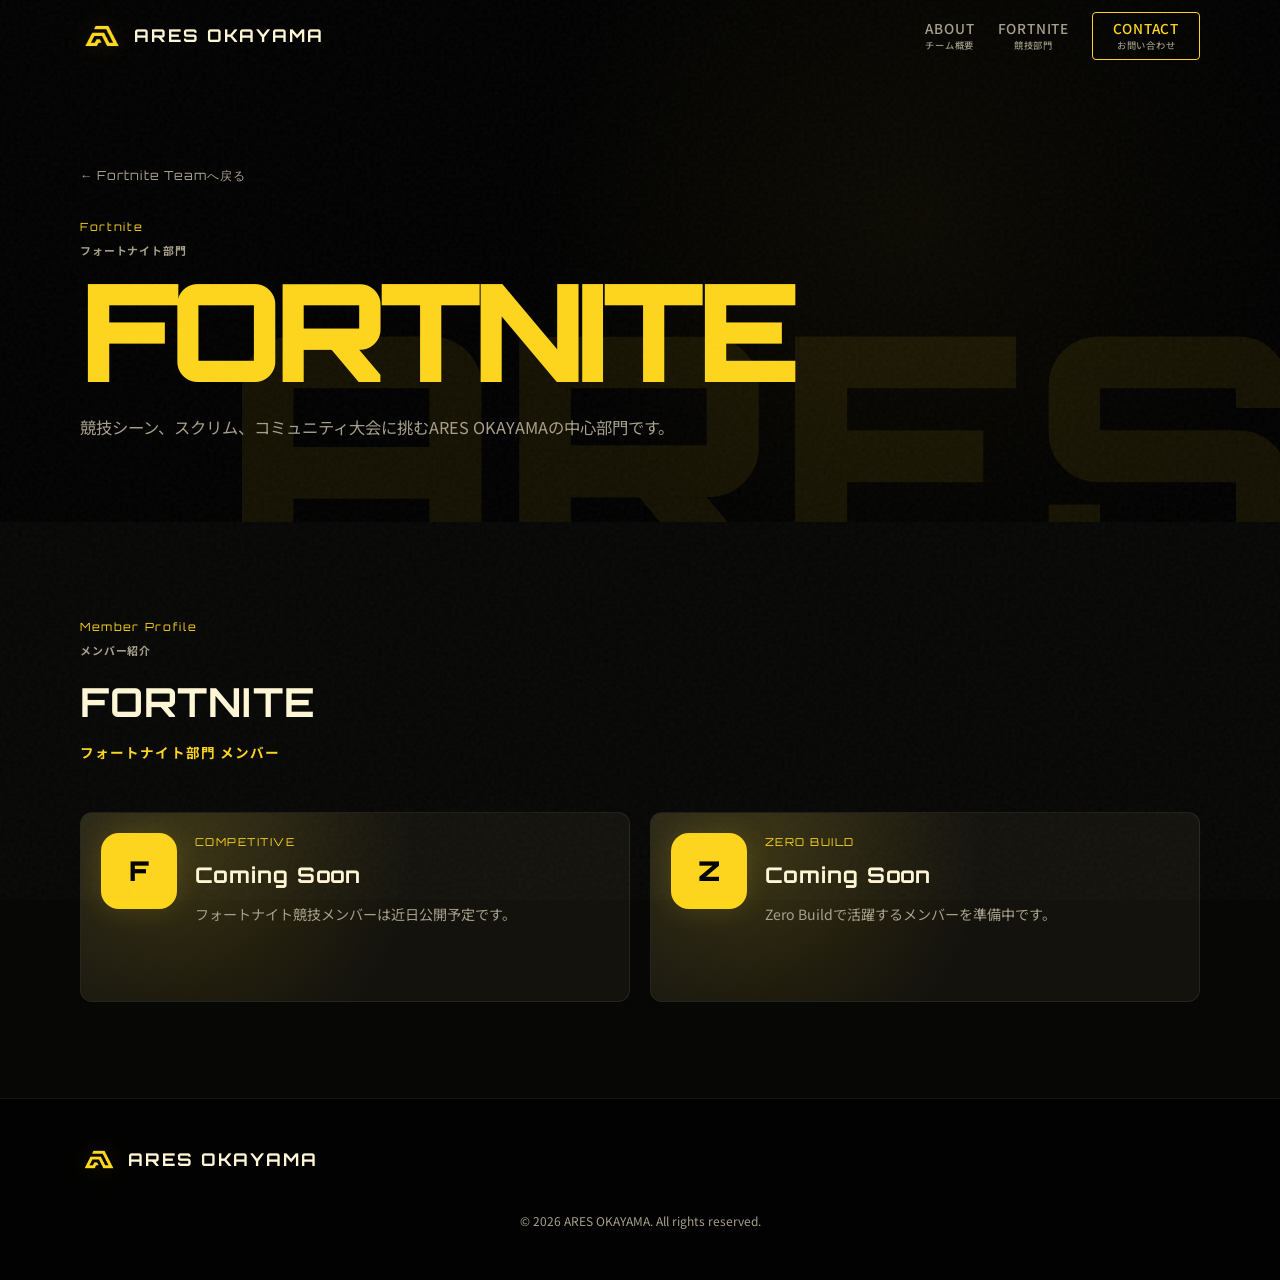
==== division.html @ 0f151e85 "Add files via upload" ====
<!DOCTYPE html>
<html lang="ja">
<head>
  <meta charset="UTF-8" />
  <meta name="viewport" content="width=device-width, initial-scale=1.0" />
  <meta name="description" content="ARES OKAYAMAの部門別メンバー紹介ページです。" />
  <title>Division Members | ARES OKAYAMA</title>
  <link rel="preconnect" href="https://fonts.googleapis.com" />
  <link rel="preconnect" href="https://fonts.gstatic.com" crossorigin />
  <link href="https://fonts.googleapis.com/css2?family=Orbitron:wght@500;700;900&family=Noto+Sans+JP:wght@400;500;700&display=swap" rel="stylesheet" />
  <link rel="stylesheet" href="styles.css" />
</head>
<body>
  <div class="site-background" aria-hidden="true">
    <video class="site-background-video" autoplay muted loop playsinline preload="metadata">
      <source src="ARES_WE_WANT_YOU_FHD-2-hq.mp4" type="video/mp4" />
    </video>
  </div>
  <div class="noise" aria-hidden="true"></div>
  <div class="cursor-tube" id="cursorTube" aria-hidden="true">
    <span></span>
    <span></span>
    <span></span>
    <span></span>
    <span></span>
    <span></span>
  </div>

  <header class="header" id="header">
    <nav class="nav container">
      <a href="index.html" class="logo">
        <img class="logo-mark" src="team-logo.png" alt="" />
        <span class="logo-text">ARES OKAYAMA</span>
      </a>
      <button class="nav-toggle" id="navToggle" aria-label="メニューを開く" aria-expanded="false">
        <span></span><span></span><span></span>
      </button>
      <ul class="nav-links" id="navLinks">
        <li><a href="index.html#about"><span>About</span><small>チーム概要</small></a></li>
        <li><a href="index.html#divisions"><span>Fortnite</span><small>競技部門</small></a></li>
        <li><a href="index.html#contact" class="nav-cta"><span>Contact</span><small>お問い合わせ</small></a></li>
      </ul>
    </nav>
  </header>

  <main>
    <section class="division-page-hero">
      <div class="container division-page-hero-inner">
        <a class="back-link" href="index.html#divisions">← Fortnite Teamへ戻る</a>
        <span class="section-label" id="divisionLabel">Division<small>部門</small></span>
        <h1 class="division-page-title" id="divisionTitle">ARES OKAYAMA</h1>
        <p class="division-page-desc" id="divisionDesc">部門別のメンバー紹介ページです。</p>
      </div>
    </section>

    <section class="section division-members">
      <div class="container">
        <div class="section-header">
          <span class="section-label">Member Profile<small>メンバー紹介</small></span>
          <h2 class="section-title" id="memberSectionTitle">Members<small>所属メンバー</small></h2>
        </div>
        <div class="member-profile-grid" id="memberProfileGrid"></div>
      </div>
    </section>
  </main>

  <footer class="footer">
    <div class="container footer-inner">
      <a href="index.html" class="logo logo--footer">
        <img class="logo-mark" src="team-logo.png" alt="" />
        <span class="logo-text">ARES OKAYAMA</span>
      </a>
      <p class="copyright">&copy; 2026 ARES OKAYAMA. All rights reserved.</p>
    </div>
  </footer>

  <script src="division.js"></script>
  <script src="script.js"></script>
</body>
</html>
---- styles.css ----
/* ARES OKAYAMA — Design tokens */
:root {
  --bg: #020202;
  --bg-elevated: #0b0b09;
  --bg-card: #13120d;
  --border: rgba(255, 255, 255, 0.08);
  --text: #fff7d6;
  --text-muted: #a8a08b;
  --accent: #fed61c;
  --accent-dim: rgba(254, 214, 28, 0.16);
  --accent-glow: rgba(254, 214, 28, 0.42);
  --gold: #650065;
  --gold-dim: rgba(101, 0, 101, 0.28);
  --font-display: "Orbitron", sans-serif;
  --font-body: "Noto Sans JP", sans-serif;
  --container: min(1120px, 92vw);
  --header-h: 72px;
  --radius: 12px;
  --transition: 0.25s cubic-bezier(0.4, 0, 0.2, 1);
}

*, *::before, *::after {
  box-sizing: border-box;
  margin: 0;
  padding: 0;
}

html {
  scroll-behavior: smooth;
}

body {
  position: relative;
  font-family: var(--font-body);
  background: var(--bg);
  color: var(--text);
  line-height: 1.7;
  overflow-x: hidden;
}

.site-background {
  position: fixed;
  inset: 0;
  z-index: 0;
  overflow: hidden;
  pointer-events: none;
}

.site-background::after {
  content: "";
  position: absolute;
  inset: 0;
  background:
    linear-gradient(90deg, rgba(2, 2, 2, 0.88), rgba(2, 2, 2, 0.58) 45%, rgba(2, 2, 2, 0.78)),
    radial-gradient(circle at 72% 24%, rgba(254, 214, 28, 0.12), transparent 24rem);
}

.site-background-video {
  width: 100%;
  height: 100%;
  display: block;
  object-fit: cover;
  opacity: 0.72;
}

main,
.footer {
  position: relative;
  z-index: 1;
}

a {
  color: inherit;
  text-decoration: none;
}

ul {
  list-style: none;
}

img {
  max-width: 100%;
  display: block;
}

.cursor-tube {
  position: fixed;
  inset: 0;
  z-index: 10000;
  pointer-events: none;
  mix-blend-mode: screen;
}

.cursor-tube span {
  position: absolute;
  left: 0;
  top: 0;
  width: var(--size, 22px);
  height: var(--size, 22px);
  border: 1px solid rgba(254, 214, 28, var(--alpha, 0.8));
  border-radius: 999px;
  background:
    radial-gradient(circle, rgba(254, 214, 28, 0.28), transparent 58%),
    radial-gradient(circle at 70% 30%, rgba(101, 0, 101, 0.45), transparent 55%);
  box-shadow:
    0 0 16px rgba(254, 214, 28, 0.32),
    inset 0 0 10px rgba(101, 0, 101, 0.28);
  opacity: 0;
  transform: translate3d(-100px, -100px, 0) translate(-50%, -50%) scale(0.7);
  transition: opacity 0.2s ease;
}

body.cursor-active .cursor-tube span {
  opacity: var(--alpha, 0.8);
}

.cursor-tube span:nth-child(1) { --size: 12px; --alpha: 1; }
.cursor-tube span:nth-child(2) { --size: 18px; --alpha: 0.72; }
.cursor-tube span:nth-child(3) { --size: 26px; --alpha: 0.52; }
.cursor-tube span:nth-child(4) { --size: 36px; --alpha: 0.34; }
.cursor-tube span:nth-child(5) { --size: 48px; --alpha: 0.22; }
.cursor-tube span:nth-child(6) { --size: 64px; --alpha: 0.14; }

.container {
  
  width: var(--container);
  margin-inline: auto;
}

/* Noise overlay */
.noise {
  position: fixed;
  inset: 0;
  pointer-events: none;
  z-index: 9999;
  opacity: 0.04;
  background-image: url("data:image/svg+xml,%3Csvg viewBox='0 0 256 256' xmlns='http://www.w3.org/2000/svg'%3E%3Cfilter id='n'%3E%3CfeTurbulence type='fractalNoise' baseFrequency='0.9' numOctaves='4' stitchTiles='stitch'/%3E%3C/filter%3E%3Crect width='100%25' height='100%25' filter='url(%23n)'/%3E%3C/svg%3E");
}

/* Opening animation */
.loader {
  position: fixed;
  inset: 0;
  z-index: 10001;
  display: grid;
  place-items: center;
  place-content: center;
  gap: 1.25rem;
  background: var(--bg);
  transition: opacity 0.7s ease, visibility 0.7s ease;
}

body.loaded .loader {
  opacity: 0;
  visibility: hidden;
  pointer-events: none;
}

.sr-only {
  position: absolute;
  width: 1px;
  height: 1px;
  padding: 0;
  overflow: hidden;
  clip: rect(0, 0, 0, 0);
  white-space: nowrap;
  border: 0;
}

.opening-poster {
  position: absolute;
  inset: 0;
  overflow: hidden;
  background:
    linear-gradient(90deg, rgba(0, 0, 0, 0.14) 0 1px, transparent 1px 100%),
    linear-gradient(0deg, rgba(0, 0, 0, 0.1) 0 1px, transparent 1px 100%),
    radial-gradient(circle at 34% 44%, rgba(255, 255, 255, 0.28), transparent 18rem),
    radial-gradient(circle at 76% 72%, rgba(101, 0, 101, 0.24), transparent 24rem),
    linear-gradient(135deg, #ffe84b 0%, #fed61c 46%, #d59c00 100%);
  background-size: 36px 36px, 36px 36px, auto, auto, auto;
  animation: openingPoster 3.4s cubic-bezier(0.16, 1, 0.3, 1) forwards;
}

.opening-poster::before {
  content: "";
  position: absolute;
  inset: 0;
  opacity: 0.09;
  background-image:
    radial-gradient(circle, #fff7d6 1px, transparent 1.5px);
  background-size: 44px 44px;
  mix-blend-mode: multiply;
}

.opening-poster::after {
  content: "";
  position: absolute;
  left: 0;
  right: 0;
  bottom: 0;
  height: clamp(14px, 2vw, 28px);
  background: #050505;
  opacity: 1;
}

.opening-block {
  position: absolute;
  z-index: 1;
  background: #030303;
  box-shadow: 0 18px 45px rgba(0, 0, 0, 0.24);
}

.opening-block--left {
  left: 2vw;
  bottom: 7vh;
  width: min(22vw, 15rem);
  height: min(48vh, 19rem);
  transform: translateX(-130%) scaleY(0.72);
  transform-origin: bottom left;
  animation: openingBlockLeft 1s 0.12s cubic-bezier(0.16, 1, 0.3, 1) forwards;
}

.opening-block--right {
  top: 0;
  right: 0;
  width: min(30vw, 22rem);
  height: min(18vh, 7rem);
  background:
    radial-gradient(circle, rgba(255, 255, 255, 0.22) 1px, transparent 1.6px),
    #090909;
  background-size: 28px 28px;
  transform: translateY(-130%);
  animation: openingBlockRight 1s 0.22s cubic-bezier(0.16, 1, 0.3, 1) forwards;
}

.opening-rule {
  position: absolute;
  z-index: 2;
  top: 1rem;
  left: 18vw;
  width: 42vw;
  height: 1px;
  background: rgba(255, 247, 214, 0.78);
  transform: scaleX(0);
  transform-origin: left;
  animation: openingRule 1.1s 0.5s cubic-bezier(0.16, 1, 0.3, 1) forwards;
}

.opening-material {
  position: absolute;
  z-index: 1;
  background: url("team-logo.png") center / contain no-repeat;
  opacity: 0;
  filter: grayscale(1) brightness(0) drop-shadow(0 18px 30px rgba(0, 0, 0, 0.18));
  mix-blend-mode: multiply;
  pointer-events: none;
  animation: openingMaterialIn 1.2s 0.7s cubic-bezier(0.16, 1, 0.3, 1) forwards;
}

.opening-material--1 {
  --rotate: -8deg;
  right: 7vw;
  bottom: 13vh;
  width: min(26vw, 20rem);
  aspect-ratio: 16 / 10;
  transform: translateY(32px) rotate(-8deg) scale(0.9);
}

.opening-material--2 {
  --rotate: 9deg;
  left: 18vw;
  top: 8vh;
  width: min(18vw, 13rem);
  aspect-ratio: 16 / 10;
  transform: translateY(-24px) rotate(9deg) scale(0.88);
  opacity: 0;
}

.opening-word {
  position: absolute;
  z-index: 2;
  font-family: var(--font-display);
  font-size: clamp(4.5rem, 14vw, 13rem);
  font-weight: 900;
  line-height: 0.78;
  letter-spacing: -0.08em;
  color: rgba(5, 5, 5, 0.92);
  text-transform: uppercase;
  white-space: nowrap;
}

.opening-word--ares {
  left: 4vw;
  top: 24%;
  transform: translateX(-40vw) rotate(-5deg) scale(0.9);
  opacity: 0;
  animation: openingAresIn 1.15s 0.34s cubic-bezier(0.16, 1, 0.3, 1) forwards;
}

.opening-word--okayama {
  right: 3vw;
  bottom: 12%;
  transform: translateX(42vw) rotate(4deg) scale(0.94);
  opacity: 0;
  animation: openingOkayamaIn 1.2s 0.5s cubic-bezier(0.16, 1, 0.3, 1) forwards;
}

.opening-vertical {
  position: absolute;
  z-index: 3;
  top: 50%;
  left: 50%;
  width: min(92vw, 980px);
  font-family: var(--font-display);
  font-size: clamp(1.8rem, 5.2vw, 5.2rem);
  font-weight: 900;
  line-height: 0.9;
  letter-spacing: -0.03em;
  color: #fff9db;
  text-align: center;
  text-transform: uppercase;
  writing-mode: horizontal-tb;
  white-space: normal;
  transform: translate(-50%, -50%);
  opacity: 0;
  text-shadow: 0 8px 20px rgba(0, 0, 0, 0.16);
  animation: openingCenterIn 1.25s 0.82s cubic-bezier(0.16, 1, 0.3, 1) forwards;
}

.opening-vertical span {
  display: block;
}

.opening-fragment {
  position: absolute;
  z-index: 1;
  font-family: var(--font-display);
  font-size: clamp(0.9rem, 2.6vw, 2.4rem);
  font-weight: 900;
  line-height: 1;
  color: rgba(242, 237, 221, 0.9);
  -webkit-text-stroke: 0;
  text-transform: uppercase;
  opacity: 0;
  animation: openingFragment 1.4s cubic-bezier(0.16, 1, 0.3, 1) forwards;
}

.opening-fragment--1 {
  left: 24%;
  top: 34%;
  animation-delay: 1.02s;
}

.opening-fragment--2 {
  left: 40%;
  bottom: 19%;
  color: rgba(242, 237, 221, 0.9);
  animation-delay: 1.14s;
}

.opening-fragment--3 {
  left: 47%;
  top: 42%;
  font-size: clamp(1.8rem, 4.8vw, 4.2rem);
  color: #f2eddd;
  -webkit-text-stroke: 0;
  animation-delay: 0.68s;
}

.opening-fragment--4 {
  right: 30%;
  top: 8%;
  font-size: clamp(0.58rem, 1vw, 0.8rem);
  letter-spacing: 0.48em;
  color: #101010;
  animation-delay: 0.9s;
}

.opening-fragment--5 {
  right: 9%;
  bottom: 13%;
  color: transparent;
  -webkit-text-stroke: 1px rgba(255, 247, 214, 0.72);
  transform: rotate(-90deg);
  font-size: clamp(1.4rem, 3vw, 2.2rem);
  letter-spacing: 0.12em;
  writing-mode: vertical-rl;
  text-orientation: mixed;
  animation-delay: 1.22s;
}

@keyframes openingBlockLeft {
  to { transform: translateX(0) scaleY(1); }
}

@keyframes openingBlockRight {
  to { transform: translateY(0); }
}

@keyframes openingRule {
  to { transform: scaleX(1); }
}

@keyframes openingMaterialIn {
  to {
    opacity: 0.18;
    transform: translateY(0) rotate(var(--rotate, 0deg)) scale(1);
  }
}

@keyframes openingPoster {
  0% { transform: scale(1.03); filter: saturate(1.12) contrast(1.04); }
  68% { transform: scale(1); filter: saturate(1.08) contrast(1.02); }
  100% { transform: scale(1.04); filter: saturate(0.96) contrast(1); }
}

@keyframes openingAresIn {
  to {
    opacity: 1;
    transform: translateX(0) rotate(0deg) scale(1);
  }
}

@keyframes openingOkayamaIn {
  to {
    opacity: 1;
    transform: translateX(0) rotate(0deg) scale(1);
  }
}

@keyframes openingCenterIn {
  from {
    opacity: 0;
    transform: translate(-50%, -38%) scale(0.96);
  }
  to {
    opacity: 1;
    transform: translate(-50%, -50%) scale(1);
  }
}

@keyframes openingFragment {
  from {
    opacity: 0;
    translate: 0 24px;
  }
  to {
    opacity: 1;
    translate: 0 0;
  }
}

/* Header */
.header {
  position: fixed;
  top: 0;
  left: 0;
  right: 0;
  z-index: 100;
  height: var(--header-h);
  transition: background var(--transition), backdrop-filter var(--transition);
}

.header.scrolled {
  background: rgba(2, 2, 2, 0.86);
  backdrop-filter: blur(12px);
  border-bottom: 1px solid var(--border);
}

.nav {
  display: flex;
  align-items: center;
  justify-content: space-between;
  height: 100%;
}

.logo {
  display: flex;
  align-items: center;
  gap: 10px;
  font-family: var(--font-display);
  font-weight: 700;
  letter-spacing: 0.12em;
}

.logo-mark {
  width: 44px;
  height: 28px;
  object-fit: contain;
  filter: drop-shadow(0 0 12px var(--accent-dim));
}

.logo-text {
  font-size: 1.1rem;
  line-height: 1.1;
}

.nav-links {
  display: flex;
  align-items: center;
  gap: 1.45rem;
}

.nav-links a {
  position: relative;
  display: flex;
  flex-direction: column;
  align-items: center;
  line-height: 1.15;
  font-size: 0.85rem;
  font-weight: 500;
  letter-spacing: 0.06em;
  text-transform: uppercase;
  color: var(--text-muted);
  transition: color var(--transition);
}

.nav-links a small {
  margin-top: 0.2rem;
  font-family: var(--font-body);
  font-size: 0.58rem;
  font-weight: 500;
  letter-spacing: 0.08em;
  text-transform: none;
  color: rgba(255, 247, 214, 0.58);
}

.nav-links a:hover {
  color: var(--accent);
}

.nav-links a::after {
  content: "";
  position: absolute;
  left: 0;
  right: 0;
  bottom: -0.45rem;
  height: 2px;
  background: var(--accent);
  transform: scaleX(0);
  transform-origin: right;
  transition: transform var(--transition);
}

.nav-links a:hover::after {
  transform: scaleX(1);
  transform-origin: left;
}

.nav-cta {
  padding: 0.5rem 1.25rem;
  border: 1px solid var(--accent);
  color: var(--accent) !important;
  border-radius: 4px;
}

.nav-cta:hover {
  background: var(--accent-dim);
}

.nav-toggle {
  display: none;
  flex-direction: column;
  gap: 5px;
  background: none;
  border: none;
  cursor: pointer;
  padding: 4px;
}

.nav-toggle span {
  display: block;
  width: 24px;
  height: 2px;
  background: var(--text);
  transition: var(--transition);
}

/* Hero */
.hero {
  position: relative;
  min-height: 100svh;
  display: flex;
  align-items: center;
  padding-top: var(--header-h);
  overflow: hidden;
}

.hero::after {
  content: "";
  position: absolute;
  right: -10vw;
  bottom: -8vw;
  width: min(720px, 68vw);
  aspect-ratio: 16 / 9;
  background: url("team-logo.png") center / contain no-repeat;
  opacity: 0.08;
  transform: rotate(-6deg);
  filter: blur(0.2px);
  animation: floatLogo 8s ease-in-out infinite;
  pointer-events: none;
}

.hero-bg {
  position: absolute;
  inset: 0;
  z-index: 0;
}

.hero-grid {
  position: absolute;
  inset: 0;
  background-image:
    linear-gradient(rgba(254, 214, 28, 0.04) 1px, transparent 1px),
    linear-gradient(90deg, rgba(101, 0, 101, 0.06) 1px, transparent 1px);
  background-size: 60px 60px;
  mask-image: radial-gradient(ellipse 80% 60% at 50% 40%, black, transparent);
}

.hero-glow {
  position: absolute;
  border-radius: 50%;
  filter: blur(100px);
  opacity: 0.5;
}

.hero-glow--1 {
  width: 500px;
  height: 500px;
  top: -10%;
  right: -5%;
  background: var(--accent-glow);
}

.hero-glow--2 {
  width: 400px;
  height: 400px;
  bottom: 10%;
  left: -10%;
  background: var(--gold-dim);
}

.hero-content {
  position: relative;
  z-index: 1;
  padding-block: 4rem;
}

.hero-logo {
  width: min(420px, 70vw);
  margin-bottom: 2rem;
  opacity: 0;
  filter: drop-shadow(0 0 42px var(--accent-dim));
  animation: heroLogoIn 1s 0.15s cubic-bezier(0.16, 1, 0.3, 1) forwards;
}

.hero-tag {
  font-family: var(--font-display);
  font-size: 0.75rem;
  letter-spacing: 0.2em;
  color: var(--accent);
  margin-bottom: 1.5rem;
  opacity: 0;
  animation: fadeUp 0.8s 0.25s forwards;
}

.hero-tag small {
  display: block;
  margin-top: 0.35rem;
  font-family: var(--font-body);
  font-size: 0.68rem;
  letter-spacing: 0.08em;
  color: var(--text-muted);
}

.hero-title {
  font-family: var(--font-display);
  font-size: clamp(3rem, 10vw, 6.5rem);
  font-weight: 900;
  line-height: 1.05;
  letter-spacing: -0.02em;
  margin-bottom: 1.5rem;
}

.hero-title-ja {
  margin-top: -0.9rem;
  margin-bottom: 1.5rem;
  color: var(--accent);
  font-size: 0.95rem;
  font-weight: 700;
  letter-spacing: 0.12em;
  opacity: 0;
  animation: fadeUp 0.8s 0.7s forwards;
}

.hero-title-line {
  display: block;
  opacity: 0;
  clip-path: inset(0 100% 0 0);
  animation: titleWipe 0.9s cubic-bezier(0.16, 1, 0.3, 1) forwards;
}

.hero-title-line:first-child {
  animation-delay: 0.35s;
}

.hero-title-line--accent {
  background: linear-gradient(90deg, var(--accent), var(--gold));
  -webkit-background-clip: text;
  -webkit-text-fill-color: transparent;
  background-clip: text;
  animation-delay: 0.5s;
}

.hero-desc {
  font-size: 1.05rem;
  color: var(--text-muted);
  max-width: 28rem;
  margin-bottom: 2.5rem;
  opacity: 0;
  animation: fadeUp 0.8s 0.65s forwards;
}

.hero-actions {
  display: flex;
  flex-wrap: wrap;
  gap: 1rem;
  margin-bottom: 4rem;
  opacity: 0;
  animation: fadeUp 0.8s 0.8s forwards;
}

.hero-stats {
  display: flex;
  gap: 3rem;
  padding-top: 2rem;
  border-top: 1px solid var(--border);
  opacity: 0;
  animation: fadeUp 0.8s 1s forwards;
}

.stat-value {
  display: block;
  font-family: var(--font-display);
  font-size: 2.5rem;
  font-weight: 700;
  color: var(--accent);
  line-height: 1;
}

.stat-label {
  display: block;
  font-size: 0.75rem;
  text-transform: uppercase;
  letter-spacing: 0.1em;
  color: var(--text-muted);
}

.stat-label small {
  display: block;
  margin-top: 0.22rem;
  font-size: 0.62rem;
  letter-spacing: 0.08em;
  text-transform: none;
  color: rgba(255, 247, 214, 0.55);
}

.scroll-hint {
  position: absolute;
  bottom: 2rem;
  left: 50%;
  transform: translateX(-50%);
  display: flex;
  flex-direction: column;
  align-items: center;
  gap: 0.5rem;
  font-size: 0.65rem;
  letter-spacing: 0.2em;
  text-transform: uppercase;
  color: var(--text-muted);
  opacity: 0;
  animation: fadeUp 1s 1.2s forwards;
}

.scroll-hint small {
  display: block;
  margin-top: 0.1rem;
  font-family: var(--font-body);
  font-size: 0.55rem;
  letter-spacing: 0.08em;
  text-transform: none;
}

.scroll-line {
  width: 1px;
  height: 40px;
  background: linear-gradient(to bottom, var(--accent), transparent);
  animation: scrollPulse 2s ease-in-out infinite;
}

@keyframes fadeUp {
  from {
    opacity: 0;
    transform: translateY(24px);
  }
  to {
    opacity: 1;
    transform: translateY(0);
  }
}

@keyframes loaderLogo {
  from {
    opacity: 0;
    transform: scale(0.84) translateY(18px);
  }
  to {
    opacity: 1;
    transform: scale(1) translateY(0);
  }
}

@keyframes heroLogoIn {
  from {
    opacity: 0;
    transform: translateY(28px) scale(0.92);
  }
  to {
    opacity: 1;
    transform: translateY(0) scale(1);
  }
}

@keyframes titleWipe {
  from {
    opacity: 0;
    clip-path: inset(0 100% 0 0);
    transform: translateY(18px);
  }
  to {
    opacity: 1;
    clip-path: inset(0 0 0 0);
    transform: translateY(0);
  }
}

@keyframes floatLogo {
  0%, 100% { transform: rotate(-6deg) translate3d(0, 0, 0); }
  50% { transform: rotate(-3deg) translate3d(-16px, -18px, 0); }
}

@keyframes scrollPulse {
  0%, 100% { opacity: 0.3; transform: scaleY(0.6); }
  50% { opacity: 1; transform: scaleY(1); }
}

/* Video showcase */
.video-showcase {
  position: relative;
  width: min(640px, 92vw);
  margin: 0 auto 5rem;
  overflow: hidden;
  aspect-ratio: 16 / 9;
  background: var(--bg-card);
  border: 1px solid rgba(254, 214, 28, 0.28);
  border-radius: var(--radius);
  box-shadow: 0 30px 100px rgba(0, 0, 0, 0.45);
}

.showcase-video {
  width: 100%;
  height: 100%;
  display: block;
  object-fit: contain;
  background: #000;
}

.video-caption {
  position: absolute;
  left: 1.25rem;
  bottom: 1.25rem;
  display: inline-flex;
  flex-direction: column;
  gap: 0.2rem;
  padding: 0.75rem 1rem;
  background: rgba(2, 2, 2, 0.72);
  border: 1px solid rgba(254, 214, 28, 0.28);
  border-radius: calc(var(--radius) - 4px);
  color: var(--accent);
  font-family: var(--font-display);
  font-size: 0.8rem;
  letter-spacing: 0.08em;
  text-transform: uppercase;
  backdrop-filter: blur(10px);
}

.video-caption small {
  font-family: var(--font-body);
  font-size: 0.68rem;
  letter-spacing: 0.05em;
  text-transform: none;
  color: var(--text);
}

/* Infinite ticker */
.ticker {
  overflow: hidden;
  border-block: 1px solid rgba(254, 214, 28, 0.28);
  background: var(--accent);
  color: var(--bg);
}

.ticker-track {
  width: max-content;
  display: flex;
  gap: 2rem;
  padding: 0.85rem 0;
  font-family: var(--font-display);
  font-size: clamp(1.25rem, 4vw, 3rem);
  font-weight: 900;
  line-height: 1;
  letter-spacing: 0.04em;
  white-space: nowrap;
  animation: tickerMove 22s linear infinite;
}

.ticker-track span {
  display: inline-flex;
  flex-direction: column;
  gap: 0.25rem;
  align-items: center;
}

.ticker-track small {
  font-family: var(--font-body);
  font-size: 0.68rem;
  font-weight: 800;
  letter-spacing: 0.12em;
}

.ticker-track span::after {
  content: "/";
  margin-left: 2rem;
}

@keyframes tickerMove {
  from { transform: translateX(0); }
  to { transform: translateX(-50%); }
}

/* Buttons */
.btn {
  display: inline-flex;
  align-items: center;
  justify-content: center;
  flex-direction: column;
  gap: 0.18rem;
  padding: 0.85rem 1.75rem;
  font-family: var(--font-display);
  font-size: 0.8rem;
  font-weight: 600;
  letter-spacing: 0.08em;
  text-transform: uppercase;
  border-radius: 4px;
  border: none;
  cursor: pointer;
  transition: var(--transition);
}

.btn small {
  font-family: var(--font-body);
  font-size: 0.62rem;
  font-weight: 700;
  letter-spacing: 0.04em;
  text-transform: none;
}

.btn-primary {
  background: var(--accent);
  color: var(--bg);
  box-shadow: 0 0 30px var(--accent-dim);
}

.btn-primary:hover {
  transform: translateY(-2px);
  box-shadow: 0 0 40px var(--accent-glow);
}

.btn-ghost {
  background: transparent;
  color: var(--text);
  border: 1px solid var(--border);
}

.btn-ghost:hover {
  border-color: var(--accent);
  color: var(--accent);
}

.btn-sm {
  padding: 0.5rem 1rem;
  font-size: 0.7rem;
}

.btn-full {
  width: 100%;
}

/* Sections */
.section {
  padding: 6rem 0;
}

.section-header {
  margin-bottom: 3rem;
}

.section-label {
  display: block;
  font-family: var(--font-display);
  font-size: 0.7rem;
  letter-spacing: 0.15em;
  color: var(--accent);
  margin-bottom: 0.5rem;
}

.section-label small,
.section-title small {
  display: block;
  font-family: var(--font-body);
  font-weight: 700;
  text-transform: none;
}

.section-label small {
  margin-top: 0.25rem;
  font-size: 0.68rem;
  letter-spacing: 0.08em;
  color: var(--text-muted);
}

.section-title {
  font-family: var(--font-display);
  font-size: clamp(1.75rem, 4vw, 2.5rem);
  font-weight: 700;
  letter-spacing: 0.02em;
}

.section-title small {
  margin-top: 0.35rem;
  font-size: 0.85rem;
  letter-spacing: 0.08em;
  color: var(--accent);
}

/* About */
.about-grid {
  display: grid;
  grid-template-columns: 1fr 1fr;
  gap: 4rem;
  align-items: center;
}

.about-text p {
  color: var(--text-muted);
  margin-bottom: 1.25rem;
}

.about-values {
  margin-top: 2rem;
  display: flex;
  flex-direction: column;
  gap: 1.25rem;
}

.about-values li {
  padding-left: 1rem;
  border-left: 2px solid var(--accent);
}

.about-values strong {
  display: block;
  font-family: var(--font-display);
  font-size: 0.85rem;
  letter-spacing: 0.08em;
  margin-bottom: 0.25rem;
}

.about-values strong small,
.about-card-tag small,
.about-card p small {
  display: block;
  margin-top: 0.2rem;
  font-family: var(--font-body);
  font-size: 0.68rem;
  font-weight: 700;
  letter-spacing: 0.05em;
  color: var(--text-muted);
}

.about-values span {
  font-size: 0.9rem;
  color: var(--text-muted);
}

.about-card {
  position: relative;
  aspect-ratio: 4/5;
  max-width: 320px;
  margin-left: auto;
  background:
    linear-gradient(180deg, rgba(2, 2, 2, 0.12), rgba(2, 2, 2, 0.86)),
    url("okayama-bikan.jpg") center / cover;
  border: 1px solid var(--border);
  border-radius: var(--radius);
  overflow: hidden;
  box-shadow: 0 24px 80px rgba(0, 0, 0, 0.38);
}

.about-card::before {
  content: "";
  position: absolute;
  inset: 0;
  background:
    linear-gradient(135deg, rgba(254, 214, 28, 0.08), transparent 42%),
    radial-gradient(circle at 82% 18%, rgba(101, 0, 101, 0.24), transparent 12rem);
  opacity: 1;
}

.about-card-inner {
  position: relative;
  z-index: 1;
  padding: 2rem;
  height: 100%;
  display: flex;
  flex-direction: column;
  justify-content: flex-end;
}

.about-card-tag {
  font-size: 0.7rem;
  text-transform: uppercase;
  letter-spacing: 0.12em;
  color: var(--accent);
  margin-bottom: auto;
}

.about-card h3 {
  font-family: var(--font-display);
  font-size: 2rem;
  margin-bottom: 0.5rem;
  text-shadow: 0 4px 24px rgba(0, 0, 0, 0.8);
}

.about-card p {
  color: var(--text-muted);
  font-size: 0.9rem;
}

/* Fortnite */
.divisions {
  background: rgba(11, 11, 9, 0.72);
  backdrop-filter: blur(8px);
}

.divisions-grid {
  display: grid;
  grid-template-columns: repeat(auto-fill, minmax(200px, 1fr));
  gap: 1.25rem;
}

.player-card {
  position: relative;
  overflow: hidden;
  background: var(--bg-card);
  border: 1px solid var(--border);
  border-radius: var(--radius);
  padding: 1.5rem;
  transition: var(--transition);
}

.division-card {
  cursor: pointer;
}

.division-card::after {
  content: "View";
  position: absolute;
  top: 1rem;
  right: 1rem;
  z-index: 2;
  font-family: var(--font-display);
  font-size: 0.58rem;
  letter-spacing: 0.14em;
  color: rgba(255, 247, 214, 0.48);
  text-transform: uppercase;
}

.division-card[aria-expanded="true"] {
  border-color: rgba(254, 214, 28, 0.58);
  box-shadow: 0 18px 56px rgba(0, 0, 0, 0.42);
}

.player-card::before,
.match-card::before,
.contact-form::before {
  content: "";
  position: absolute;
  inset: 0;
  background: radial-gradient(
    220px circle at var(--mouse-x, 50%) var(--mouse-y, 50%),
    rgba(254, 214, 28, 0.16),
    transparent 42%
  );
  opacity: 0;
  transition: opacity var(--transition);
  pointer-events: none;
}

.player-card:hover::before,
.match-card:hover::before,
.contact-form:hover::before {
  opacity: 1;
}

.player-card > *,
.match-card > *,
.contact-form > * {
  position: relative;
  z-index: 1;
}

.player-card:hover {
  border-color: var(--accent);
  transform: translateY(-4px);
  box-shadow: 0 12px 40px rgba(0, 0, 0, 0.4);
}

.player-card--coach {
  border-style: dashed;
  opacity: 0.9;
}

.player-avatar {
  width: 56px;
  height: 56px;
  display: grid;
  place-items: center;
  font-family: var(--font-display);
  font-size: 1.25rem;
  font-weight: 700;
  background: linear-gradient(135deg, var(--accent-dim), var(--gold-dim));
  border: 1px solid var(--border);
  border-radius: 8px;
  margin-bottom: 1rem;
  color: var(--accent);
}

.player-avatar--image {
  padding: 0;
  overflow: hidden;
  background: var(--bg-card);
}

.player-avatar--image img {
  width: 100%;
  height: 100%;
  display: block;
  object-fit: cover;
}

.player-info h3 {
  font-family: var(--font-display);
  font-size: 1.1rem;
  letter-spacing: 0.05em;
  margin-bottom: 0.25rem;
}

.player-info h3 small,
.player-role small {
  display: block;
  margin-top: 0.18rem;
  font-family: var(--font-body);
  letter-spacing: 0.05em;
  text-transform: none;
}

.player-info h3 small {
  font-size: 0.68rem;
  color: var(--text-muted);
}

.player-role {
  font-size: 0.8rem;
  color: var(--gold);
  font-weight: 500;
  margin-bottom: 0.35rem;
}

.player-role small {
  font-size: 0.65rem;
  color: rgba(255, 247, 214, 0.58);
}

.player-agent {
  font-size: 0.75rem;
  color: var(--text-muted);
}

.member-panel {
  max-height: 0;
  opacity: 0;
  overflow: hidden;
  margin-top: 0;
  border-top: 1px solid transparent;
  transition:
    max-height 0.45s cubic-bezier(0.16, 1, 0.3, 1),
    opacity 0.3s ease,
    margin-top 0.3s ease,
    padding-top 0.3s ease,
    border-color 0.3s ease;
}

.division-card[aria-expanded="true"] .member-panel {
  max-height: 260px;
  opacity: 1;
  margin-top: 1rem;
  padding-top: 1rem;
  border-top-color: rgba(254, 214, 28, 0.24);
}

.member-panel-title {
  margin-bottom: 0.75rem;
  font-family: var(--font-display);
  font-size: 0.72rem;
  font-weight: 700;
  letter-spacing: 0.12em;
  color: var(--accent);
  text-transform: uppercase;
}

.member-panel-title small {
  display: block;
  margin-top: 0.15rem;
  font-family: var(--font-body);
  font-size: 0.62rem;
  letter-spacing: 0.05em;
  color: var(--text-muted);
  text-transform: none;
}

.member-panel ul {
  display: flex;
  flex-direction: column;
  gap: 0.55rem;
}

.member-panel li {
  display: flex;
  align-items: center;
  justify-content: space-between;
  gap: 0.75rem;
  padding: 0.55rem 0.65rem;
  background: rgba(255, 255, 255, 0.03);
  border: 1px solid rgba(255, 255, 255, 0.06);
  border-radius: 8px;
}

.member-panel li span {
  font-size: 0.68rem;
  letter-spacing: 0.08em;
  color: var(--text-muted);
  text-transform: uppercase;
}

.member-panel li strong {
  font-size: 0.76rem;
  color: var(--text);
  text-align: right;
}

.member-panel-item--with-icon {
  gap: 0.55rem;
}

.member-panel-avatar {
  width: 28px;
  height: 28px;
  flex-shrink: 0;
  overflow: hidden;
  border: 1px solid rgba(254, 214, 28, 0.28);
  border-radius: 6px;
}

.member-panel-avatar img {
  width: 100%;
  height: 100%;
  display: block;
  object-fit: cover;
}

/* Division detail pages */
.division-page-hero {
  position: relative;
  min-height: 58svh;
  display: flex;
  align-items: flex-end;
  padding: calc(var(--header-h) + 5rem) 0 5rem;
  overflow: hidden;
}

.division-page-hero::after {
  content: "ARES";
  position: absolute;
  right: -0.08em;
  bottom: -0.18em;
  z-index: 0;
  font-family: var(--font-display);
  font-size: clamp(8rem, 26vw, 22rem);
  font-weight: 900;
  line-height: 0.8;
  color: rgba(254, 214, 28, 0.08);
  pointer-events: none;
}

.division-page-hero-inner {
  position: relative;
  z-index: 1;
}

.back-link {
  display: inline-flex;
  margin-bottom: 2rem;
  font-family: var(--font-display);
  font-size: 0.78rem;
  letter-spacing: 0.08em;
  color: var(--text-muted);
  transition: color var(--transition);
}

.back-link:hover {
  color: var(--accent);
}

.division-page-title {
  max-width: 980px;
  font-family: var(--font-display);
  font-size: clamp(3.6rem, 12vw, 8.5rem);
  font-weight: 900;
  line-height: 0.92;
  letter-spacing: -0.06em;
  color: var(--accent);
}

.division-page-desc {
  max-width: 42rem;
  margin-top: 1.35rem;
  color: var(--text-muted);
  font-size: 1.02rem;
}

.division-members {
  background: rgba(11, 11, 9, 0.72);
  backdrop-filter: blur(8px);
}

.member-profile-grid {
  display: grid;
  grid-template-columns: repeat(auto-fit, minmax(240px, 1fr));
  gap: 1.25rem;
}

.member-profile-card {
  position: relative;
  overflow: hidden;
  display: grid;
  grid-template-columns: auto 1fr;
  gap: 1.1rem;
  min-height: 190px;
  padding: 1.25rem;
  background: var(--bg-card);
  border: 1px solid var(--border);
  border-radius: var(--radius);
  box-shadow: 0 18px 54px rgba(0, 0, 0, 0.24);
}

.member-profile-card::before {
  content: "";
  position: absolute;
  inset: 0;
  background:
    radial-gradient(circle at 20% 20%, rgba(254, 214, 28, 0.14), transparent 14rem),
    linear-gradient(135deg, rgba(255, 255, 255, 0.04), transparent 42%);
  pointer-events: none;
}

.member-profile-card > * {
  position: relative;
  z-index: 1;
}

.member-profile-icon {
  width: 76px;
  height: 76px;
  display: grid;
  place-items: center;
  flex-shrink: 0;
  font-family: var(--font-display);
  font-size: 1.7rem;
  font-weight: 900;
  color: var(--bg);
  background: var(--accent);
  border-radius: 18px;
  box-shadow: 0 0 28px var(--accent-dim);
}

.member-profile-icon--image {
  padding: 0;
  overflow: hidden;
  background: var(--bg-card);
  border: 1px solid rgba(254, 214, 28, 0.28);
}

.member-profile-icon--image img {
  width: 100%;
  height: 100%;
  display: block;
  object-fit: cover;
}

.member-profile-role {
  display: block;
  margin-bottom: 0.35rem;
  font-family: var(--font-display);
  font-size: 0.68rem;
  letter-spacing: 0.14em;
  color: var(--accent);
  text-transform: uppercase;
}

.member-profile-body h3 {
  font-family: var(--font-display);
  font-size: 1.35rem;
  letter-spacing: 0.04em;
  margin-bottom: 0.55rem;
}

.member-profile-body p {
  color: var(--text-muted);
  font-size: 0.88rem;
}

.member-profile-card--link {
  text-decoration: none;
  color: inherit;
  cursor: pointer;
}

.member-profile-card--link:hover {
  border-color: rgba(254, 214, 28, 0.58);
  transform: translateY(-4px);
  box-shadow: 0 18px 56px rgba(0, 0, 0, 0.42);
}

.member-profile-x {
  display: inline-flex;
  flex-direction: column;
  gap: 0.12rem;
  margin-top: 0.85rem;
  font-family: var(--font-display);
  font-size: 0.72rem;
  font-weight: 700;
  letter-spacing: 0.1em;
  color: var(--accent);
  text-transform: uppercase;
}

.member-profile-x small {
  font-family: var(--font-body);
  font-size: 0.62rem;
  letter-spacing: 0.05em;
  color: var(--text-muted);
  text-transform: none;
}

/* Character */
.character {
  position: relative;
  overflow: hidden;
  background:
    radial-gradient(circle at 22% 50%, var(--accent-dim), transparent 30rem),
    rgba(2, 2, 2, 0.62);
  backdrop-filter: blur(6px);
}

.character::before {
  content: "ARES CHARACTER";
  position: absolute;
  top: 1rem;
  left: -1rem;
  font-family: var(--font-display);
  font-size: clamp(3rem, 11vw, 9rem);
  font-weight: 900;
  line-height: 1;
  color: rgba(101, 0, 101, 0.16);
  white-space: nowrap;
  pointer-events: none;
}

.character-inner {
  position: relative;
  max-width: 760px;
}

.character-text p {
  max-width: 42rem;
  color: var(--text-muted);
  margin-top: 1rem;
}

.character-tags {
  display: flex;
  flex-wrap: wrap;
  gap: 0.75rem;
  margin-top: 2rem;
}

.character-tags li {
  padding: 0.45rem 0.85rem;
  border: 1px solid rgba(254, 214, 28, 0.32);
  border-radius: 999px;
  color: var(--accent);
  font-family: var(--font-display);
  font-size: 0.72rem;
  letter-spacing: 0.08em;
  text-transform: uppercase;
}

.character-tags li small {
  display: block;
  margin-top: 0.16rem;
  font-family: var(--font-body);
  font-size: 0.62rem;
  letter-spacing: 0.04em;
  text-transform: none;
  color: var(--text-muted);
}

/* Apparel */
.apparel {
  position: relative;
  overflow: hidden;
  background:
    radial-gradient(circle at 85% 20%, var(--accent-dim), transparent 28rem),
    rgba(2, 2, 2, 0.62);
  backdrop-filter: blur(6px);
}

.apparel-inner {
  display: grid;
  grid-template-columns: 1fr minmax(260px, 420px);
  gap: 4rem;
  align-items: center;
}

.apparel-text p {
  max-width: 38rem;
  color: var(--text-muted);
  margin-top: 1rem;
}

.apparel-actions {
  display: flex;
  flex-wrap: wrap;
  gap: 1rem;
  margin-top: 2rem;
}

.apparel-card {
  min-height: 520px;
  display: flex;
  flex-direction: column;
  justify-content: flex-end;
  padding: 1.15rem;
  background:
    radial-gradient(circle at 50% 35%, rgba(101, 0, 101, 0.12), transparent 18rem),
    linear-gradient(145deg, #f2f2f0, #d7d7d2),
    var(--bg-card);
  border: 1px solid rgba(254, 214, 28, 0.5);
  border-radius: var(--radius);
  color: var(--bg);
  box-shadow: 0 24px 80px rgba(0, 0, 0, 0.45);
  transform: skewX(-4deg);
  transition: transform 0.45s cubic-bezier(0.16, 1, 0.3, 1), box-shadow var(--transition);
}

.apparel-card:hover {
  transform: skewX(-4deg) translateY(-8px) rotate(-1deg);
  box-shadow: 0 34px 100px rgba(101, 0, 101, 0.2);
}

.apparel-card > * {
  transform: skewX(4deg);
}

.apparel-kicker {
  font-family: var(--font-display);
  font-size: 0.7rem;
  letter-spacing: 0.18em;
  color: rgba(2, 2, 2, 0.72);
  margin-bottom: 1rem;
}

.apparel-kicker small {
  display: block;
  margin-top: 0.2rem;
  font-family: var(--font-body);
  font-size: 0.65rem;
  letter-spacing: 0.05em;
  text-transform: none;
}

.apparel-product {
  width: 100%;
  min-height: 0;
  aspect-ratio: 2 / 3;
  object-fit: cover;
  border-radius: calc(var(--radius) - 4px);
  box-shadow: 0 20px 60px rgba(0, 0, 0, 0.22);
}

.apparel-card-footer {
  display: flex;
  align-items: center;
  justify-content: space-between;
  gap: 1rem;
  margin-top: 1rem;
  padding: 0.85rem;
  background: rgba(2, 2, 2, 0.9);
  border-radius: calc(var(--radius) - 4px);
  color: var(--accent);
}

.apparel-logo {
  width: 72px;
  filter: drop-shadow(0 0 16px var(--accent-dim));
}

.apparel-card-footer span {
  font-size: 0.9rem;
  font-weight: 700;
  letter-spacing: 0.08em;
  text-transform: uppercase;
}

.apparel-card-footer span small {
  display: block;
  margin-top: 0.25rem;
  font-family: var(--font-body);
  font-size: 0.68rem;
  letter-spacing: 0.05em;
  text-transform: none;
}

/* News */
.news-grid {
  display: grid;
  grid-template-columns: repeat(3, minmax(0, 1fr));
  gap: 1.25rem;
}

.news-card {
  position: relative;
  overflow: hidden;
  display: flex;
  flex-direction: column;
  min-height: 100%;
  background: var(--bg-card);
  border: 1px solid var(--border);
  border-radius: var(--radius);
  transition: transform 0.45s cubic-bezier(0.16, 1, 0.3, 1), border-color var(--transition), box-shadow var(--transition);
}

.news-card > a {
  display: flex;
  flex-direction: column;
  min-height: 100%;
}

.news-card:hover {
  transform: translateY(-8px) rotate(-0.6deg);
  border-color: rgba(254, 214, 28, 0.4);
  box-shadow: 0 30px 90px rgba(0, 0, 0, 0.38);
}

.news-card img {
  width: 100%;
  aspect-ratio: 4 / 5;
  object-fit: cover;
  transition: transform 0.7s cubic-bezier(0.16, 1, 0.3, 1), filter var(--transition);
}

.news-card:hover img {
  transform: scale(1.04);
  filter: saturate(1.08) contrast(1.06);
}

.news-card-body {
  position: relative;
  z-index: 1;
  padding: 1.25rem;
}

.news-card time {
  display: block;
  margin-bottom: 0.55rem;
  font-family: var(--font-display);
  font-size: 0.75rem;
  color: var(--accent);
  letter-spacing: 0.08em;
}

.news-card h3 {
  font-family: var(--font-display);
  font-size: 1.05rem;
  letter-spacing: 0.04em;
  margin-bottom: 0.5rem;
}

.news-card h3 small {
  display: block;
  margin-top: 0.18rem;
  font-family: var(--font-body);
  font-size: 0.7rem;
  letter-spacing: 0.05em;
  color: var(--text-muted);
}

.news-card p {
  color: var(--text-muted);
  font-size: 0.85rem;
}

.match-time small {
  display: block;
  margin-top: 0.18rem;
  font-size: 0.68rem;
  letter-spacing: 0.05em;
  color: var(--text-muted);
}

/* Schedule */
.schedule {
  background: rgba(11, 11, 9, 0.72);
  backdrop-filter: blur(8px);
}

.match-list {
  display: flex;
  flex-direction: column;
  gap: 1rem;
}

.match-card {
  display: grid;
  grid-template-columns: auto 1fr auto;
  align-items: center;
  gap: 2rem;
  padding: 1.5rem 2rem;
  background: var(--bg-card);
  border: 1px solid var(--border);
  border-radius: var(--radius);
  position: relative;
  overflow: hidden;
  transition: var(--transition);
}

.match-card:hover {
  border-color: rgba(254, 214, 28, 0.3);
  transform: translateX(8px);
}

.match-card--next {
  border-color: var(--accent);
  background: linear-gradient(90deg, var(--accent-dim), transparent);
}

.match-badge {
  position: absolute;
  top: -10px;
  left: 2rem;
  padding: 0.2rem 0.6rem;
  font-family: var(--font-display);
  font-size: 0.65rem;
  letter-spacing: 0.1em;
  background: var(--accent);
  color: var(--bg);
  border-radius: 2px;
}

.match-badge small {
  display: block;
  font-family: var(--font-body);
  font-size: 0.52rem;
  letter-spacing: 0.05em;
  text-transform: none;
}

.match-date {
  text-align: center;
  min-width: 56px;
}

.match-day {
  display: block;
  font-family: var(--font-display);
  font-size: 2rem;
  font-weight: 700;
  line-height: 1;
  color: var(--accent);
}

.match-month {
  display: block;
  font-size: 0.7rem;
  letter-spacing: 0.15em;
  color: var(--text-muted);
}

.match-month small {
  display: block;
  margin-top: 0.1rem;
  font-size: 0.58rem;
  letter-spacing: 0.05em;
}

.match-tournament {
  font-size: 0.8rem;
  color: var(--text-muted);
  margin-bottom: 0.5rem;
}

.match-tournament small,
.team small {
  display: block;
  margin-top: 0.16rem;
  font-family: var(--font-body);
  font-size: 0.64rem;
  font-weight: 700;
  letter-spacing: 0.04em;
  text-transform: none;
  color: var(--text-muted);
}

.match-teams {
  display: flex;
  align-items: center;
  gap: 1rem;
  font-family: var(--font-display);
  font-size: 1.1rem;
  font-weight: 600;
  margin-bottom: 0.35rem;
}

.team--us {
  color: var(--accent);
}

.vs {
  font-size: 0.75rem;
  color: var(--text-muted);
  font-weight: 500;
}

.match-time {
  font-size: 0.8rem;
  color: var(--text-muted);
}

/* Sponsors */
.sponsors {
  padding: 4rem 0;
  border-top: 1px solid var(--border);
}

.sponsors-label {
  text-align: center;
  font-size: 0.7rem;
  letter-spacing: 0.2em;
  text-transform: uppercase;
  color: var(--text-muted);
  margin-bottom: 2rem;
}

.sponsors-label small {
  display: block;
  margin-top: 0.25rem;
  font-size: 0.68rem;
  letter-spacing: 0.08em;
  text-transform: none;
}

.sponsors-row {
  display: flex;
  flex-wrap: wrap;
  justify-content: center;
  align-items: center;
  gap: 2rem;
}

.sponsor {
  transition: opacity var(--transition), transform var(--transition), border-color var(--transition);
}

.sponsor:hover {
  opacity: 1;
  transform: translateY(-4px);
}

.sponsor-group {
  display: flex;
  flex-direction: column;
  align-items: center;
  gap: 1.25rem;
  width: min(420px, 86vw);
}

.sponsors-row > .sponsor.sponsor--logo {
  width: min(420px, 86vw);
}

.sponsor--logo {
  width: 100%;
  min-height: 180px;
  display: grid;
  place-items: center;
  padding: 2rem 3rem;
  background: #fff;
  border: 1px solid rgba(254, 214, 28, 0.24);
  border-radius: var(--radius);
  box-shadow: 0 22px 70px rgba(0, 0, 0, 0.32);
  opacity: 0.95;
}

.sponsor--logo:hover {
  border-color: var(--accent);
  box-shadow: 0 28px 90px rgba(101, 0, 101, 0.22);
}

.sponsor--dark {
  background: #000;
}

.sponsor--logo img {
  width: min(100%, 320px);
  max-height: 120px;
  object-fit: contain;
}

.sponsor--square img {
  width: min(100%, 190px);
  max-height: 190px;
}

.sponsor-actions {
  display: flex;
  flex-wrap: wrap;
  justify-content: center;
  gap: 1rem;
  width: 100%;
}

/* Contact */
.contact-inner {
  display: grid;
  grid-template-columns: 1fr 1fr;
  gap: 4rem;
  align-items: start;
}

.contact-text p {
  color: var(--text-muted);
  margin-top: 1rem;
}

.contact-form {
  position: relative;
  overflow: hidden;
  display: flex;
  flex-direction: column;
  gap: 1.25rem;
  padding: 1.25rem;
  background: rgba(255, 255, 255, 0.02);
  border: 1px solid var(--border);
  border-radius: var(--radius);
}

.form-row label {
  display: block;
  font-size: 0.8rem;
  font-weight: 500;
  margin-bottom: 0.4rem;
  color: var(--text-muted);
}

.form-row input,
.form-row select,
.form-row textarea {
  width: 100%;
  padding: 0.75rem 1rem;
  background: var(--bg-card);
  border: 1px solid var(--border);
  border-radius: 6px;
  color: var(--text);
  font-family: inherit;
  font-size: 0.95rem;
  transition: border-color var(--transition);
}

.form-row input:focus,
.form-row select:focus,
.form-row textarea:focus {
  outline: none;
  border-color: var(--accent);
}

.form-row textarea {
  resize: vertical;
  min-height: 100px;
}

/* Footer */
.footer {
  padding: 3rem 0;
  border-top: 1px solid var(--border);
}

.footer-inner {
  display: flex;
  flex-wrap: wrap;
  align-items: center;
  justify-content: space-between;
  gap: 1.5rem;
}

.logo--footer .logo-mark {
  width: 38px;
  height: 24px;
}

.social-links {
  display: flex;
  gap: 1.5rem;
}

.social-links a {
  font-family: var(--font-display);
  font-size: 0.75rem;
  font-weight: 600;
  letter-spacing: 0.05em;
  color: var(--text-muted);
  transition: color var(--transition);
}

.social-links a:hover {
  color: var(--accent);
}

.copyright {
  width: 100%;
  text-align: center;
  font-size: 0.75rem;
  color: var(--text-muted);
  margin-top: 1rem;
}

.photo-credit {
  width: 100%;
  text-align: center;
  font-size: 0.65rem;
  color: rgba(255, 247, 214, 0.48);
}

/* Reveal animation */
.reveal {
  opacity: 0;
  clip-path: inset(0 0 18% 0);
  transform: translateY(56px) scale(0.98);
  transition:
    opacity 0.8s cubic-bezier(0.16, 1, 0.3, 1),
    clip-path 0.8s cubic-bezier(0.16, 1, 0.3, 1),
    transform 0.8s cubic-bezier(0.16, 1, 0.3, 1);
}

.reveal.visible {
  opacity: 1;
  clip-path: inset(0 0 0 0);
  transform: translateY(0);
}

/* Toast */
.toast {
  position: fixed;
  bottom: 2rem;
  right: 2rem;
  padding: 1rem 1.5rem;
  background: var(--bg-card);
  border: 1px solid var(--accent);
  border-radius: var(--radius);
  font-size: 0.9rem;
  z-index: 10000;
  transform: translateY(100px);
  opacity: 0;
  transition: var(--transition);
}

.toast.show {
  transform: translateY(0);
  opacity: 1;
}

/* Responsive */
@media (min-width: 901px) {
  .hero-content {
    max-width: 58%;
  }

  .hero-logo {
    width: min(380px, 34vw);
  }

  .hero-title {
    font-size: clamp(4rem, 8vw, 7rem);
  }

  .about-card {
    aspect-ratio: 3 / 4;
  }

  .apparel-inner {
    grid-template-columns: minmax(0, 0.95fr) minmax(340px, 0.85fr);
  }

  .news-card img {
    aspect-ratio: 4 / 5;
  }
}

@media (max-width: 900px) {
  .about-grid,
  .apparel-inner,
  .contact-inner {
    grid-template-columns: 1fr;
    gap: 2.5rem;
  }

  .apparel-card {
    max-width: 420px;
  }

  .about-card {
    margin-inline: auto;
  }

  .match-card {
    grid-template-columns: 1fr;
    gap: 1rem;
    text-align: center;
  }

  .match-card .btn-sm {
    justify-self: center;
  }

  .match-teams {
    justify-content: center;
  }

  .news-grid {
    grid-template-columns: 1fr;
  }
}

@media (max-width: 768px) {
  :root {
    --container: min(100% - 32px, 560px);
    --header-h: 64px;
  }

  .opening-poster {
    background:
      linear-gradient(90deg, rgba(0, 0, 0, 0.12) 0 1px, transparent 1px 100%),
      linear-gradient(0deg, rgba(0, 0, 0, 0.1) 0 1px, transparent 1px 100%),
      radial-gradient(circle at 52% 36%, rgba(255, 255, 255, 0.26), transparent 14rem),
      radial-gradient(circle at 40% 80%, rgba(101, 0, 101, 0.22), transparent 18rem),
      linear-gradient(180deg, #ffea4d 0%, #fed61c 62%, #d59c00 100%);
    background-size: 30px 30px, 30px 30px, auto, auto, auto;
  }

  .opening-poster::after {
    left: 0;
    right: 0;
    bottom: 0;
    width: auto;
    height: 18px;
    opacity: 1;
  }

  .opening-block--left {
    left: 0;
    bottom: 9vh;
    width: 38vw;
    height: 34vh;
  }

  .opening-block--right {
    width: 42vw;
    height: 11vh;
  }

  .opening-material--1 {
    right: -6vw;
    bottom: 18vh;
    width: 48vw;
  }

  .opening-material--2 {
    left: 5vw;
    top: 13vh;
    width: 34vw;
  }

  .opening-word {
    letter-spacing: -0.09em;
  }

  .opening-word--ares {
    left: 4vw;
    top: 26%;
    font-size: clamp(4.6rem, 22vw, 8rem);
  }

  .opening-word--okayama {
    left: 4vw;
    right: auto;
    top: 66%;
    bottom: auto;
    font-size: clamp(3rem, 12vw, 5rem);
  }

  .opening-vertical {
    left: 50%;
    top: 50%;
    width: 92vw;
    display: flex;
    flex-direction: column;
    gap: 0.06em;
    font-size: clamp(1.55rem, 7.2vw, 3rem);
    line-height: 0.9;
    writing-mode: horizontal-tb;
    transform: translate(-50%, -50%);
    animation-name: openingCenterIn;
  }

  .opening-vertical::first-letter {
    letter-spacing: -0.08em;
  }

  .opening-fragment--1 {
    left: 18%;
    top: 28%;
  }

  .opening-fragment--2 {
    left: 32%;
    bottom: 20%;
  }

  .opening-fragment--3 {
    left: 48%;
    top: 43%;
  }

  .opening-fragment--4 {
    right: 8%;
    top: 11%;
    font-size: clamp(0.55rem, 2vw, 0.78rem);
  }

  .opening-fragment--5 {
    right: 10%;
    bottom: 10%;
  }

  .logo-text {
    font-size: 0.9rem;
  }

  .nav-toggle {
    display: flex;
  }

  .nav-links {
    position: fixed;
    top: var(--header-h);
    left: 0;
    right: 0;
    flex-direction: column;
    padding: 2rem;
    background: var(--bg);
    border-bottom: 1px solid var(--border);
    gap: 1.5rem;
    transform: translateY(-120%);
    opacity: 0;
    transition: var(--transition);
    pointer-events: none;
  }

  .section {
    padding: 4rem 0;
  }

  .hero {
    min-height: auto;
    align-items: flex-start;
    padding: calc(var(--header-h) + 2.5rem) 0 3.5rem;
  }

  .hero-content {
    text-align: center;
    padding-block: 0;
  }

  .nav-links.open {
    transform: translateY(0);
    opacity: 1;
    pointer-events: auto;
  }

  .nav-toggle.active span:nth-child(1) {
    transform: rotate(45deg) translate(5px, 5px);
  }

  .nav-toggle.active span:nth-child(2) {
    opacity: 0;
  }

  .nav-toggle.active span:nth-child(3) {
    transform: rotate(-45deg) translate(5px, -5px);
  }

  .hero-stats {
    display: grid;
    grid-template-columns: repeat(3, 1fr);
    gap: 1rem;
    padding-top: 1.25rem;
  }

  .hero-logo {
    width: min(280px, 76vw);
    margin-inline: auto;
    margin-bottom: 1.5rem;
  }

  .hero-title {
    font-size: clamp(2.6rem, 15vw, 4.4rem);
  }

  .hero-desc {
    margin-inline: auto;
    margin-bottom: 2rem;
  }

  .hero-actions {
    justify-content: center;
    margin-bottom: 2.5rem;
  }

  .stat-value {
    font-size: 2rem;
  }

  .stat-label {
    font-size: 0.62rem;
  }

  .ticker-track {
    font-size: clamp(1.15rem, 8vw, 2rem);
  }

  .video-showcase {
    width: min(100% - 32px, 640px);
    margin-bottom: 3.5rem;
    aspect-ratio: 16 / 9;
  }

  .video-caption {
    left: 0.75rem;
    right: 0.75rem;
    bottom: 0.75rem;
  }

  .about-card {
    width: min(100%, 360px);
    aspect-ratio: 4 / 5;
  }

  .apparel-card {
    min-height: auto;
    transform: none;
  }

  .apparel-card:hover {
    transform: translateY(-6px);
  }

  .apparel-card > * {
    transform: none;
  }

  .apparel-product {
    aspect-ratio: 4 / 5;
  }

  .apparel-card-footer {
    flex-direction: column;
    align-items: flex-start;
  }

  .news-card img {
    aspect-ratio: 4 / 5;
  }

}

@media (hover: none), (pointer: coarse) {
  .cursor-tube {
    display: none;
  }
}

@media (prefers-reduced-motion: reduce) {
  *,
  *::before,
  *::after {
    scroll-behavior: auto !important;
    animation-duration: 0.01ms !important;
    animation-iteration-count: 1 !important;
    transition-duration: 0.01ms !important;
  }

  body:not(.loaded) {
    overflow: auto;
  }

  .opening-poster {
    animation-duration: 3.4s !important;
  }

  .opening-block,
  .opening-material,
  .opening-rule,
  .opening-word,
  .opening-vertical,
  .opening-fragment {
    animation-duration: 1.1s !important;
  }
}
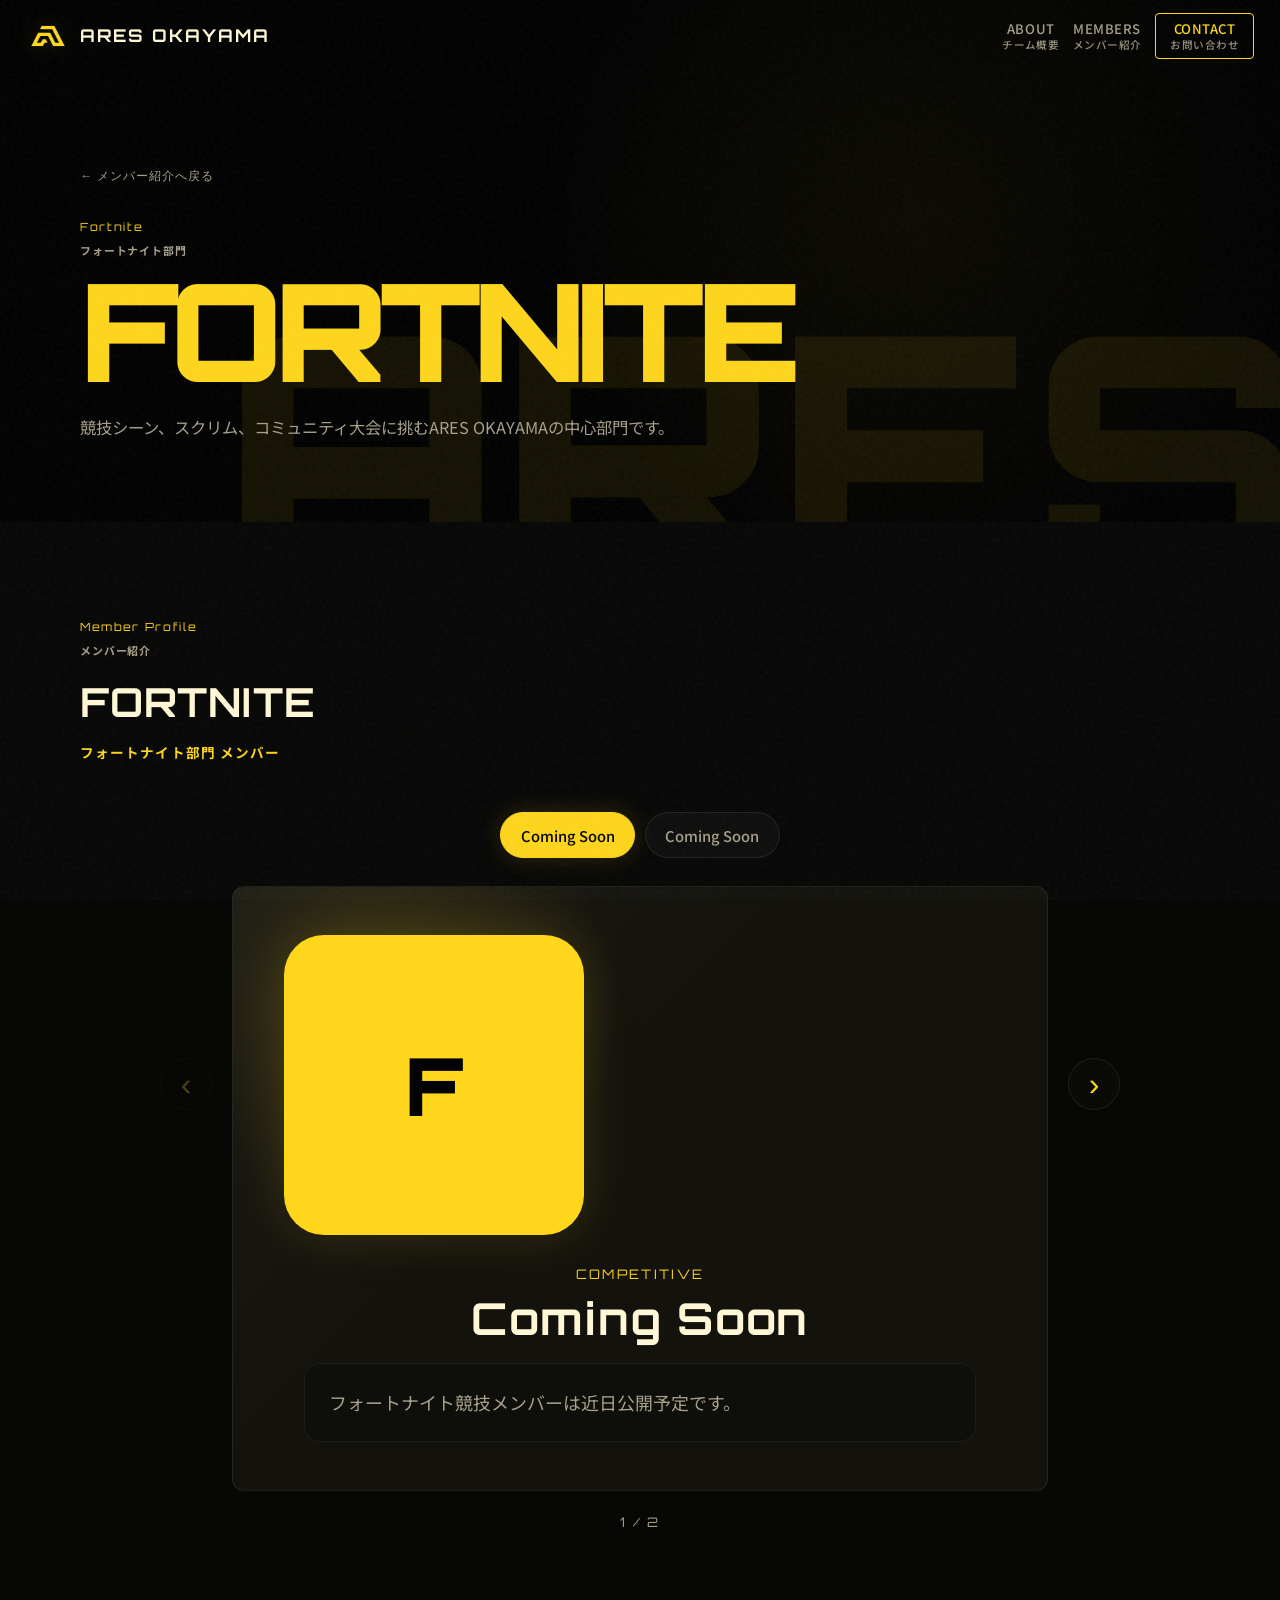
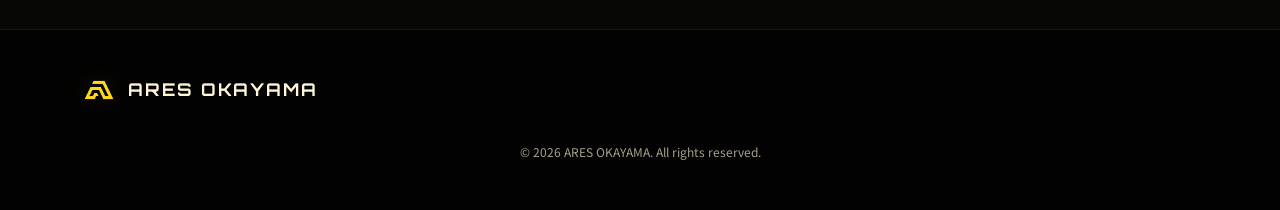
==== commit 5b8d3c58: "Add files via upload" ====
--- a/division.html
+++ b/division.html
@@ -37,7 +37,7 @@
       </button>
       <ul class="nav-links" id="navLinks">
         <li><a href="index.html#about"><span>About</span><small>チーム概要</small></a></li>
-        <li><a href="index.html#divisions"><span>Fortnite</span><small>競技部門</small></a></li>
+        <li><a href="index.html#divisions"><span>Members</span><small>メンバー紹介</small></a></li>
         <li><a href="index.html#contact" class="nav-cta"><span>Contact</span><small>お問い合わせ</small></a></li>
       </ul>
     </nav>
@@ -46,7 +46,7 @@
   <main>
     <section class="division-page-hero">
       <div class="container division-page-hero-inner">
-        <a class="back-link" href="index.html#divisions">← Fortnite Teamへ戻る</a>
+        <a class="back-link" href="index.html#divisions">← メンバー紹介へ戻る</a>
         <span class="section-label" id="divisionLabel">Division<small>部門</small></span>
         <h1 class="division-page-title" id="divisionTitle">ARES OKAYAMA</h1>
         <p class="division-page-desc" id="divisionDesc">部門別のメンバー紹介ページです。</p>
@@ -59,7 +59,19 @@
           <span class="section-label">Member Profile<small>メンバー紹介</small></span>
           <h2 class="section-title" id="memberSectionTitle">Members<small>所属メンバー</small></h2>
         </div>
-        <div class="member-profile-grid" id="memberProfileGrid"></div>
+        <div class="member-profile-showcase" id="memberProfileShowcase">
+          <div class="member-profile-nav" id="memberProfileNav" role="tablist" aria-label="メンバー選択"></div>
+          <div class="member-profile-viewport">
+            <button type="button" class="member-profile-arrow member-profile-arrow--prev" id="memberProfilePrev" aria-label="前のメンバー">
+              <span aria-hidden="true">‹</span>
+            </button>
+            <div class="member-profile-stage" id="memberProfileStage" role="tabpanel" aria-live="polite"></div>
+            <button type="button" class="member-profile-arrow member-profile-arrow--next" id="memberProfileNext" aria-label="次のメンバー">
+              <span aria-hidden="true">›</span>
+            </button>
+          </div>
+          <p class="member-profile-counter" id="memberProfileCounter" aria-hidden="true"></p>
+        </div>
       </div>
     </section>
   </main>
--- a/styles.css
+++ b/styles.css
@@ -85,29 +85,34 @@
 
 .cursor-tube {
   position: fixed;
-  inset: 0;
+  left: 0;
+  top: 0;
+  width: 100%;
+  height: 100%;
   z-index: 10000;
   pointer-events: none;
-  mix-blend-mode: screen;
+  overflow: visible;
 }
 
 .cursor-tube span {
   position: absolute;
-  left: 0;
-  top: 0;
+  left: -100px;
+  top: -100px;
   width: var(--size, 22px);
   height: var(--size, 22px);
   border: 1px solid rgba(254, 214, 28, var(--alpha, 0.8));
   border-radius: 999px;
   background:
-    radial-gradient(circle, rgba(254, 214, 28, 0.28), transparent 58%),
+    radial-gradient(circle, rgba(254, 214, 28, 0.36), transparent 58%),
     radial-gradient(circle at 70% 30%, rgba(101, 0, 101, 0.45), transparent 55%);
   box-shadow:
-    0 0 16px rgba(254, 214, 28, 0.32),
+    0 0 18px rgba(254, 214, 28, 0.42),
+    0 0 36px rgba(254, 214, 28, 0.16),
     inset 0 0 10px rgba(101, 0, 101, 0.28);
   opacity: 0;
-  transform: translate3d(-100px, -100px, 0) translate(-50%, -50%) scale(0.7);
+  transform: none;
   transition: opacity 0.2s ease;
+  will-change: left, top;
 }
 
 body.cursor-active .cursor-tube span {
@@ -154,6 +159,80 @@
   opacity: 0;
   visibility: hidden;
   pointer-events: none;
+}
+
+/* Opening intro video */
+body.intro-active {
+  overflow: hidden;
+}
+
+.intro-video {
+  position: fixed;
+  inset: 0;
+  width: 100vw;
+  height: 100vh;
+  height: 100dvh;
+  z-index: 10002;
+  display: grid;
+  place-items: center;
+  overflow: hidden;
+  background: #000;
+  transition: opacity 0.7s ease, visibility 0.7s ease;
+}
+
+.intro-video--done {
+  opacity: 0;
+  visibility: hidden;
+  pointer-events: none;
+}
+
+.intro-video-player {
+  width: 100%;
+  height: 100%;
+  min-width: 100%;
+  min-height: 100%;
+  display: block;
+  object-fit: cover;
+  object-position: center;
+  background: #000;
+  transform: translateZ(0);
+  backface-visibility: hidden;
+}
+
+.intro-video-skip {
+  position: absolute;
+  top: 1.25rem;
+  right: 1.25rem;
+  z-index: 1;
+  display: inline-flex;
+  flex-direction: column;
+  align-items: center;
+  gap: 0.1rem;
+  padding: 0.55rem 1rem;
+  border: 1px solid rgba(254, 214, 28, 0.45);
+  border-radius: 999px;
+  background: rgba(2, 2, 2, 0.72);
+  color: var(--text);
+  font-family: var(--font-display);
+  font-size: 0.72rem;
+  letter-spacing: 0.12em;
+  text-transform: uppercase;
+  cursor: pointer;
+  transition: background var(--transition), border-color var(--transition), transform var(--transition);
+}
+
+.intro-video-skip small {
+  font-family: var(--font-body);
+  font-size: 0.62rem;
+  letter-spacing: 0.04em;
+  text-transform: none;
+  color: var(--text-muted);
+}
+
+.intro-video-skip:hover {
+  background: rgba(254, 214, 28, 0.12);
+  border-color: var(--accent);
+  transform: translateY(-1px);
 }
 
 .sr-only {
@@ -472,6 +551,8 @@
   align-items: center;
   justify-content: space-between;
   height: 100%;
+  width: min(1320px, 96vw);
+  margin-inline: auto;
 }
 
 .logo {
@@ -497,8 +578,9 @@
 
 .nav-links {
   display: flex;
+  flex-wrap: nowrap;
   align-items: center;
-  gap: 1.45rem;
+  gap: 0.85rem;
 }
 
 .nav-links a {
@@ -507,20 +589,26 @@
   flex-direction: column;
   align-items: center;
   line-height: 1.15;
-  font-size: 0.85rem;
+  font-size: 0.82rem;
   font-weight: 500;
-  letter-spacing: 0.06em;
+  letter-spacing: 0.04em;
   text-transform: uppercase;
+  white-space: nowrap;
   color: var(--text-muted);
   transition: color var(--transition);
+}
+
+.nav-links a span,
+.nav-links a small {
+  white-space: nowrap;
 }
 
 .nav-links a small {
   margin-top: 0.2rem;
   font-family: var(--font-body);
-  font-size: 0.58rem;
+  font-size: 0.66rem;
   font-weight: 500;
-  letter-spacing: 0.08em;
+  letter-spacing: 0.04em;
   text-transform: none;
   color: rgba(255, 247, 214, 0.58);
 }
@@ -548,7 +636,7 @@
 }
 
 .nav-cta {
-  padding: 0.5rem 1.25rem;
+  padding: 0.45rem 0.9rem;
   border: 1px solid var(--accent);
   color: var(--accent) !important;
   border-radius: 4px;
@@ -705,10 +793,7 @@
 }
 
 .hero-title-line--accent {
-  background: linear-gradient(90deg, var(--accent), var(--gold));
-  -webkit-background-clip: text;
-  -webkit-text-fill-color: transparent;
-  background-clip: text;
+  color: var(--accent);
   animation-delay: 0.5s;
 }
 
@@ -732,7 +817,8 @@
 
 .hero-stats {
   display: flex;
-  gap: 3rem;
+  flex-wrap: wrap;
+  gap: 2rem 3rem;
   padding-top: 2rem;
   border-top: 1px solid var(--border);
   opacity: 0;
@@ -765,37 +851,49 @@
   color: rgba(255, 247, 214, 0.55);
 }
 
-.scroll-hint {
+.stat-link {
+  display: block;
+  color: inherit;
+  text-decoration: none;
+  transition: color var(--transition);
+}
+
+.stat-link:hover .stat-value,
+.stat-link:hover .stat-label {
+  color: var(--text);
+}
+
+.stat-value--live {
+  position: relative;
+}
+
+.stat-value--live[data-loading] {
+  opacity: 0.72;
+}
+
+.stat-value--live:not([data-loading])::after {
+  content: "";
   position: absolute;
-  bottom: 2rem;
-  left: 50%;
-  transform: translateX(-50%);
-  display: flex;
-  flex-direction: column;
-  align-items: center;
-  gap: 0.5rem;
-  font-size: 0.65rem;
-  letter-spacing: 0.2em;
-  text-transform: uppercase;
-  color: var(--text-muted);
-  opacity: 0;
-  animation: fadeUp 1s 1.2s forwards;
-}
-
-.scroll-hint small {
-  display: block;
-  margin-top: 0.1rem;
-  font-family: var(--font-body);
-  font-size: 0.55rem;
-  letter-spacing: 0.08em;
-  text-transform: none;
-}
-
-.scroll-line {
-  width: 1px;
-  height: 40px;
-  background: linear-gradient(to bottom, var(--accent), transparent);
-  animation: scrollPulse 2s ease-in-out infinite;
+  top: 0.2em;
+  right: -0.55em;
+  width: 7px;
+  height: 7px;
+  border-radius: 50%;
+  background: #4ade80;
+  box-shadow: 0 0 8px rgba(74, 222, 128, 0.65);
+  animation: livePulse 2s ease-in-out infinite;
+}
+
+@keyframes livePulse {
+  0%,
+  100% {
+    opacity: 1;
+    transform: scale(1);
+  }
+  50% {
+    opacity: 0.45;
+    transform: scale(0.82);
+  }
 }
 
 @keyframes fadeUp {
@@ -847,11 +945,6 @@
 @keyframes floatLogo {
   0%, 100% { transform: rotate(-6deg) translate3d(0, 0, 0); }
   50% { transform: rotate(-3deg) translate3d(-16px, -18px, 0); }
-}
-
-@keyframes scrollPulse {
-  0%, 100% { opacity: 0.3; transform: scaleY(0.6); }
-  50% { opacity: 1; transform: scaleY(1); }
 }
 
 /* Video showcase */
@@ -902,50 +995,64 @@
   color: var(--text);
 }
 
-/* Infinite ticker */
+/* Sponsor logo ticker (ref: wild-esports.site) */
 .ticker {
+  position: relative;
+  width: 100%;
+  padding: 56px 0;
   overflow: hidden;
-  border-block: 1px solid rgba(254, 214, 28, 0.28);
-  background: var(--accent);
-  color: var(--bg);
+  background-color: #000;
+}
+
+.ticker-slider {
+  width: 100%;
+  overflow: hidden;
 }
 
 .ticker-track {
+  display: flex;
+  align-items: center;
   width: max-content;
-  display: flex;
-  gap: 2rem;
-  padding: 0.85rem 0;
-  font-family: var(--font-display);
-  font-size: clamp(1.25rem, 4vw, 3rem);
-  font-weight: 900;
-  line-height: 1;
-  letter-spacing: 0.04em;
-  white-space: nowrap;
-  animation: tickerMove 22s linear infinite;
-}
-
-.ticker-track span {
-  display: inline-flex;
-  flex-direction: column;
-  gap: 0.25rem;
+  animation: tickerScroll var(--ticker-duration, 24s) linear infinite;
+  will-change: transform;
+}
+
+.ticker-set {
+  display: flex;
   align-items: center;
-}
-
-.ticker-track small {
-  font-family: var(--font-body);
-  font-size: 0.68rem;
-  font-weight: 800;
-  letter-spacing: 0.12em;
-}
-
-.ticker-track span::after {
-  content: "/";
-  margin-left: 2rem;
-}
-
-@keyframes tickerMove {
-  from { transform: translateX(0); }
-  to { transform: translateX(-50%); }
+  flex-shrink: 0;
+}
+
+.ticker-set img {
+  display: block;
+  flex-shrink: 0;
+  height: clamp(36px, 5vw, 48px);
+  width: auto;
+  margin: 0 clamp(2.75rem, 5.5vw, 3.75rem);
+  object-fit: contain;
+}
+
+.ticker-set img.ticker-logo--xenova,
+.ticker-set img.ticker-logo--fld {
+  height: clamp(56px, 8.5vw, 72px);
+}
+
+.ticker-set img.ticker-logo--hirado {
+  height: clamp(64px, 10vw, 84px);
+}
+
+.ticker-set img.ticker-logo--xenova {
+  filter: brightness(0) invert(1);
+}
+
+@keyframes tickerScroll {
+  0% {
+    transform: translateX(0);
+  }
+
+  100% {
+    transform: translateX(calc(-1 * var(--ticker-shift, 50%)));
+  }
 }
 
 /* Buttons */
@@ -1056,9 +1163,15 @@
 /* About */
 .about-grid {
   display: grid;
-  grid-template-columns: 1fr 1fr;
+  grid-template-columns: minmax(0, 0.92fr) minmax(0, 1.08fr);
   gap: 4rem;
-  align-items: center;
+  align-items: start;
+}
+
+.about-visual {
+  display: flex;
+  justify-content: flex-end;
+  width: 100%;
 }
 
 .about-text p {
@@ -1105,8 +1218,9 @@
 
 .about-card {
   position: relative;
+  width: 100%;
   aspect-ratio: 4/5;
-  max-width: 320px;
+  max-width: 480px;
   margin-left: auto;
   background:
     linear-gradient(180deg, rgba(2, 2, 2, 0.12), rgba(2, 2, 2, 0.86)),
@@ -1155,6 +1269,111 @@
 .about-card p {
   color: var(--text-muted);
   font-size: 0.9rem;
+}
+
+.about-mvv {
+  display: grid;
+  grid-template-columns: repeat(3, minmax(0, 1fr));
+  gap: 1.5rem;
+  margin-top: 3.5rem;
+}
+
+.about-mvv-card {
+  padding: 1.75rem;
+  background: rgba(18, 18, 15, 0.72);
+  border: 1px solid var(--border);
+  border-radius: var(--radius);
+}
+
+.about-mvv-label {
+  display: block;
+  font-size: 0.7rem;
+  text-transform: uppercase;
+  letter-spacing: 0.12em;
+  color: var(--accent);
+  margin-bottom: 1rem;
+}
+
+.about-mvv-label small {
+  display: block;
+  margin-top: 0.22rem;
+  font-family: var(--font-body);
+  font-size: 0.62rem;
+  letter-spacing: 0.08em;
+  text-transform: none;
+  color: rgba(255, 247, 214, 0.55);
+}
+
+.about-mvv-card h3 {
+  font-family: var(--font-display);
+  font-size: 1.35rem;
+  letter-spacing: 0.04em;
+  margin-bottom: 1rem;
+  line-height: 1.2;
+}
+
+.about-mvv-card h3 small {
+  display: block;
+  margin-top: 0.35rem;
+  font-family: var(--font-body);
+  font-size: 0.72rem;
+  font-weight: 700;
+  letter-spacing: 0.06em;
+  color: var(--text-muted);
+}
+
+.about-mvv-card p {
+  color: var(--text-muted);
+  font-size: 0.92rem;
+  line-height: 1.75;
+}
+
+.about-mvv-card p + p {
+  margin-top: 0.85rem;
+}
+
+.about-mvv-list {
+  display: flex;
+  flex-direction: column;
+  gap: 0.75rem;
+}
+
+.about-mvv-list li {
+  position: relative;
+  padding-left: 1rem;
+  color: var(--text-muted);
+  font-size: 0.92rem;
+  line-height: 1.6;
+  border-left: 2px solid rgba(254, 214, 28, 0.35);
+}
+
+.about-mvv-card--values .about-values {
+  margin-top: 0;
+  gap: 1rem;
+}
+
+.about-mvv-card--values .about-values li {
+  padding-left: 0.85rem;
+}
+
+@media (min-width: 901px) and (max-width: 1200px) {
+  .about-grid {
+    gap: 2.5rem;
+  }
+
+  .about-mvv {
+    grid-template-columns: repeat(2, minmax(0, 1fr));
+  }
+
+  .about-mvv-card:first-child {
+    grid-column: 1 / -1;
+  }
+
+  .about-mvv-card--values .about-values {
+    display: grid;
+    grid-template-columns: repeat(2, minmax(0, 1fr));
+    gap: 1rem 1.25rem;
+  }
 }
 
 /* Fortnite */
@@ -1232,7 +1451,6 @@
 
 .player-card:hover {
   border-color: var(--accent);
-  transform: translateY(-4px);
   box-shadow: 0 12px 40px rgba(0, 0, 0, 0.4);
 }
 
@@ -1470,6 +1688,122 @@
   gap: 1.25rem;
 }
 
+.member-profile-showcase {
+  --member-arrow-top: calc(clamp(2rem, 4vw, 3rem) + clamp(100px, 15vw, 150px));
+  max-width: min(100%, 960px);
+  margin-inline: auto;
+}
+
+.member-profile-nav {
+  display: flex;
+  flex-wrap: wrap;
+  gap: 0.65rem;
+  justify-content: center;
+  margin-bottom: 1.75rem;
+}
+
+.member-profile-tab {
+  padding: 0.72rem 1.2rem;
+  font-family: var(--font-body);
+  font-size: 0.92rem;
+  font-weight: 500;
+  color: var(--text-muted);
+  background: rgba(255, 255, 255, 0.03);
+  border: 1px solid var(--border);
+  border-radius: 999px;
+  cursor: pointer;
+  transition: color 0.2s ease, border-color 0.2s ease, background 0.2s ease, transform 0.2s ease;
+}
+
+.member-profile-tab:hover,
+.member-profile-tab:focus-visible {
+  color: var(--text);
+  border-color: rgba(254, 214, 28, 0.45);
+  outline: none;
+}
+
+.member-profile-tab.is-active {
+  color: var(--bg);
+  background: var(--accent);
+  border-color: var(--accent);
+  box-shadow: 0 0 24px var(--accent-dim);
+}
+
+.member-profile-viewport {
+  position: relative;
+  height: auto;
+  padding-inline: 4.5rem;
+}
+
+.member-profile-stage {
+  min-width: 0;
+  height: auto;
+}
+
+.member-profile-arrow {
+  position: absolute;
+  top: var(--member-arrow-top);
+  z-index: 2;
+  width: 3.25rem;
+  height: 3.25rem;
+  display: grid;
+  place-items: center;
+  flex-shrink: 0;
+  font-size: 2rem;
+  line-height: 1;
+  color: var(--accent);
+  background: rgba(11, 11, 9, 0.82);
+  border: 1px solid var(--border);
+  border-radius: 50%;
+  cursor: pointer;
+  transform: translateY(-50%);
+  transition: border-color 0.2s ease, background 0.2s ease, opacity 0.2s ease;
+}
+
+.member-profile-arrow--prev {
+  left: 0;
+}
+
+.member-profile-arrow--next {
+  right: 0;
+}
+
+.member-profile-arrow:hover:not(:disabled),
+.member-profile-arrow:focus-visible {
+  border-color: rgba(254, 214, 28, 0.58);
+  background: rgba(254, 214, 28, 0.08);
+  outline: none;
+}
+
+.member-profile-arrow:disabled {
+  opacity: 0.28;
+  cursor: not-allowed;
+}
+
+.member-profile-counter {
+  margin-top: 1.25rem;
+  text-align: center;
+  font-family: var(--font-display);
+  font-size: 0.82rem;
+  letter-spacing: 0.14em;
+  color: var(--text-muted);
+}
+
+.member-profile-empty {
+  max-width: 640px;
+  margin-inline: auto;
+  padding: 2rem;
+  text-align: center;
+  color: var(--text-muted);
+  background: var(--bg-card);
+  border: 1px solid var(--border);
+  border-radius: var(--radius);
+}
+
+.member-profile-showcase--single .member-profile-viewport {
+  padding-inline: 0;
+}
+
 .member-profile-card {
   position: relative;
   overflow: hidden;
@@ -1545,9 +1879,115 @@
   margin-bottom: 0.55rem;
 }
 
-.member-profile-body p {
+.member-profile-body p,
+.member-profile-bio {
   color: var(--text-muted);
   font-size: 0.88rem;
+  line-height: 1.75;
+}
+
+.member-profile-card--featured {
+  display: flex;
+  flex-direction: column;
+  justify-items: center;
+  gap: 1.75rem;
+  height: auto;
+  min-height: auto;
+  padding: clamp(2rem, 4vw, 3rem) clamp(1.75rem, 4vw, 3.25rem);
+  max-width: none;
+  text-align: center;
+}
+
+.member-profile-card--featured .member-profile-icon {
+  width: clamp(200px, 30vw, 300px);
+  height: clamp(200px, 30vw, 300px);
+  font-size: clamp(3.4rem, 8vw, 5rem);
+  border-radius: clamp(28px, 5vw, 40px);
+  box-shadow: 0 0 52px var(--accent-dim);
+}
+
+.member-profile-card--featured .member-profile-body {
+  display: flex;
+  flex-direction: column;
+  align-items: center;
+  width: 100%;
+  max-width: 52rem;
+}
+
+.member-profile-card--featured .member-profile-role {
+  margin-bottom: 0.55rem;
+  font-size: 0.82rem;
+  letter-spacing: 0.18em;
+}
+
+.member-profile-card--featured .member-profile-body h3 {
+  font-size: clamp(1.9rem, 4.5vw, 2.75rem);
+  margin-bottom: 1.1rem;
+  line-height: 1.15;
+}
+
+.member-profile-card--featured .member-profile-bio {
+  width: 100%;
+  max-width: 42rem;
+  font-size: clamp(1rem, 1.6vw, 1.12rem);
+  line-height: 1.9;
+  text-align: left;
+  padding: 1.35rem 1.5rem;
+  background: rgba(0, 0, 0, 0.22);
+  border: 1px solid rgba(255, 255, 255, 0.06);
+  border-radius: calc(var(--radius) + 4px);
+}
+
+.member-profile-card--featured .member-profile-actions {
+  display: flex;
+  flex-wrap: wrap;
+  gap: 0.75rem;
+  justify-content: center;
+  margin-top: 1.35rem;
+}
+
+.member-profile-card--featured .member-profile-x {
+  margin-top: 0;
+  padding: 0.85rem 1.35rem;
+  font-size: 0.82rem;
+  background: rgba(254, 214, 28, 0.08);
+  border: 1px solid rgba(254, 214, 28, 0.28);
+  border-radius: 999px;
+  transition: background 0.2s ease, border-color 0.2s ease, color 0.2s ease;
+}
+
+.member-profile-card--featured .member-profile-x--twitch {
+  color: #bf94ff;
+  background: rgba(145, 70, 255, 0.12);
+  border-color: rgba(145, 70, 255, 0.35);
+}
+
+.member-profile-card--featured .member-profile-x--twitch:hover {
+  color: #efe5ff;
+  background: rgba(145, 70, 255, 0.22);
+  border-color: rgba(145, 70, 255, 0.55);
+}
+
+.member-profile-card--featured .member-profile-x--youtube {
+  color: #ff8a80;
+  background: rgba(255, 0, 0, 0.1);
+  border-color: rgba(255, 0, 0, 0.32);
+}
+
+.member-profile-card--featured .member-profile-x--youtube:hover {
+  color: #ffe8e6;
+  background: rgba(255, 0, 0, 0.2);
+  border-color: rgba(255, 0, 0, 0.5);
+}
+
+.member-profile-card--featured .member-profile-x:hover {
+  background: rgba(254, 214, 28, 0.16);
+  border-color: rgba(254, 214, 28, 0.5);
+  color: var(--text);
+}
+
+.member-profile-card--featured .member-profile-x small {
+  font-size: 0.72rem;
 }
 
 .member-profile-card--link {
@@ -1581,6 +2021,31 @@
   letter-spacing: 0.05em;
   color: var(--text-muted);
   text-transform: none;
+}
+
+a.member-profile-x {
+  text-decoration: none;
+}
+
+a.member-profile-x:hover {
+  color: var(--text);
+}
+
+.member-profile-grid--events {
+  grid-template-columns: 1fr;
+  max-width: 760px;
+  margin-inline: auto;
+}
+
+.member-profile-card[id] {
+  scroll-margin-top: calc(var(--header-h) + 2rem);
+}
+
+.member-panel-note {
+  margin-top: 0.75rem;
+  font-size: 0.62rem;
+  color: var(--text-muted);
+  text-align: center;
 }
 
 /* Character */
@@ -1720,6 +2185,16 @@
   text-transform: none;
 }
 
+.apparel-product-link {
+  display: block;
+  transition: transform var(--transition), opacity var(--transition);
+}
+
+.apparel-product-link:hover {
+  transform: translateY(-4px);
+  opacity: 0.92;
+}
+
 .apparel-product {
   width: 100%;
   min-height: 0;
@@ -1732,7 +2207,7 @@
 .apparel-card-footer {
   display: flex;
   align-items: center;
-  justify-content: space-between;
+  justify-content: center;
   gap: 1rem;
   margin-top: 1rem;
   padding: 0.85rem;
@@ -1769,6 +2244,24 @@
   gap: 1.25rem;
 }
 
+.news-actions {
+  display: flex;
+  justify-content: center;
+  margin-top: 2rem;
+}
+
+.news-actions[hidden] {
+  display: none;
+}
+
+.news-page {
+  padding-top: 0;
+}
+
+.news-grid--page {
+  grid-template-columns: repeat(auto-fill, minmax(280px, 1fr));
+}
+
 .news-card {
   position: relative;
   overflow: hidden;
@@ -1784,7 +2277,7 @@
 .news-card > a {
   display: flex;
   flex-direction: column;
-  min-height: 100%;
+  height: 100%;
 }
 
 .news-card:hover {
@@ -1800,6 +2293,28 @@
   transition: transform 0.7s cubic-bezier(0.16, 1, 0.3, 1), filter var(--transition);
 }
 
+.news-card--banner img {
+  aspect-ratio: 1024 / 546;
+  object-fit: contain;
+  background: #06060c;
+}
+
+.news-card-gallery {
+  display: grid;
+  grid-template-columns: repeat(2, minmax(0, 1fr));
+  gap: 2px;
+  aspect-ratio: 4 / 5;
+  background: #06060c;
+  overflow: hidden;
+}
+
+.news-card-gallery img {
+  width: 100%;
+  height: 100%;
+  aspect-ratio: auto;
+  object-fit: cover;
+}
+
 .news-card:hover img {
   transform: scale(1.04);
   filter: saturate(1.08) contrast(1.06);
@@ -1808,6 +2323,9 @@
 .news-card-body {
   position: relative;
   z-index: 1;
+  display: flex;
+  flex: 1;
+  flex-direction: column;
   padding: 1.25rem;
 }
 
@@ -1825,6 +2343,8 @@
   font-size: 1.05rem;
   letter-spacing: 0.04em;
   margin-bottom: 0.5rem;
+  min-height: 1.35rem;
+  line-height: 1.3;
 }
 
 .news-card h3 small {
@@ -1834,11 +2354,21 @@
   font-size: 0.7rem;
   letter-spacing: 0.05em;
   color: var(--text-muted);
+  min-height: 2.2rem;
+  line-height: 1.45;
 }
 
 .news-card p {
+  flex: 1;
+  margin: 0;
   color: var(--text-muted);
   font-size: 0.85rem;
+  line-height: 1.65;
+  min-height: 4.2rem;
+  display: -webkit-box;
+  -webkit-box-orient: vertical;
+  -webkit-line-clamp: 3;
+  overflow: hidden;
 }
 
 .match-time small {
@@ -1877,25 +2407,28 @@
 
 .match-card:hover {
   border-color: rgba(254, 214, 28, 0.3);
-  transform: translateX(8px);
 }
 
 .match-card--next {
   border-color: var(--accent);
   background: linear-gradient(90deg, var(--accent-dim), transparent);
+  overflow: visible;
 }
 
 .match-badge {
   position: absolute;
-  top: -10px;
+  top: -0.7rem;
   left: 2rem;
-  padding: 0.2rem 0.6rem;
+  padding: 0.3rem 0.75rem;
   font-family: var(--font-display);
   font-size: 0.65rem;
+  line-height: 1.25;
   letter-spacing: 0.1em;
   background: var(--accent);
   color: var(--bg);
   border-radius: 2px;
+  white-space: nowrap;
+  z-index: 2;
 }
 
 .match-badge small {
@@ -1977,97 +2510,228 @@
   color: var(--text-muted);
 }
 
-/* Sponsors */
-.sponsors {
+/* Sponsors & Product Support */
+.sponsors,
+.member-brands {
   padding: 4rem 0;
+  background: rgba(11, 11, 9, 0.55);
   border-top: 1px solid var(--border);
 }
 
-.sponsors-label {
+.brand-section-note {
+  max-width: 42rem;
+  margin: 0 auto 2.5rem;
   text-align: center;
-  font-size: 0.7rem;
-  letter-spacing: 0.2em;
-  text-transform: uppercase;
-  color: var(--text-muted);
-  margin-bottom: 2rem;
-}
-
-.sponsors-label small {
-  display: block;
-  margin-top: 0.25rem;
-  font-size: 0.68rem;
-  letter-spacing: 0.08em;
-  text-transform: none;
-}
-
-.sponsors-row {
-  display: flex;
-  flex-wrap: wrap;
-  justify-content: center;
+  color: var(--text-muted);
+  font-size: 0.92rem;
+  line-height: 1.7;
+}
+
+.brand-cards-row {
+  display: flex;
+  flex-direction: column;
   align-items: center;
   gap: 2rem;
 }
 
-.sponsor {
-  transition: opacity var(--transition), transform var(--transition), border-color var(--transition);
-}
-
-.sponsor:hover {
-  opacity: 1;
-  transform: translateY(-4px);
-}
-
-.sponsor-group {
+#sponsors .brand-cards-row,
+#official-sponsors .brand-cards-grid {
+  display: grid;
+  grid-template-columns: repeat(2, minmax(0, 1fr));
+  gap: 2rem;
+  width: 100%;
+  align-items: stretch;
+}
+
+#sponsors .brand-card,
+#official-sponsors .brand-card {
   display: flex;
   flex-direction: column;
+  width: 100%;
+  height: 100%;
+  text-align: center;
+}
+
+#sponsors .brand-card-info,
+#official-sponsors .brand-card-info {
+  flex: 1;
+  justify-content: flex-start;
+}
+
+#sponsors .brand-card-info p,
+#official-sponsors .brand-card-info p {
+  flex: 1;
+}
+
+#sponsors .brand-card-actions,
+#official-sponsors .brand-card-actions {
+  margin-top: auto;
+  width: 100%;
+}
+
+#sponsors .brand-card:last-child:nth-child(odd),
+#official-sponsors .brand-card:last-child:nth-child(odd) {
+  grid-column: 1 / -1;
+  width: min(100%, calc(50% - 1rem));
+  justify-self: center;
+}
+
+.brand-card {
+  display: grid;
+  grid-template-columns: minmax(220px, 280px) 1fr;
+  gap: 2rem;
+  align-items: stretch;
+  width: min(760px, 100%);
+  padding: 2rem;
+  background: var(--bg-card);
+  border: 1px solid var(--border);
+  border-radius: var(--radius);
+  box-shadow: 0 22px 70px rgba(0, 0, 0, 0.28);
+}
+
+.brand-card-logo {
+  display: flex;
   align-items: center;
-  gap: 1.25rem;
-  width: min(420px, 86vw);
-}
-
-.sponsors-row > .sponsor.sponsor--logo {
-  width: min(420px, 86vw);
-}
-
-.sponsor--logo {
+  justify-content: center;
+  min-height: 160px;
+  padding: 2rem;
+  background: #000;
+  border: 1px solid rgba(254, 214, 28, 0.18);
+  border-radius: var(--radius);
+}
+
+.brand-card-logo--light {
+  background: #fff;
+}
+
+.brand-card-logo--emblem {
+  min-height: 180px;
+  padding: 1.25rem;
+}
+
+.brand-card-logo--emblem:not(.brand-card-logo--light) {
+  background: #000;
+  border: 1px solid rgba(254, 214, 28, 0.18);
+}
+
+.brand-card-logo--emblem img {
+  width: min(100%, 320px);
+  max-height: clamp(96px, 16vw, 128px);
+  max-width: none;
+  filter: drop-shadow(0 0 20px var(--accent-dim));
+}
+
+.brand-card-logo--light.brand-card-logo--emblem img {
+  filter: none;
+}
+
+.brand-card-logo img {
+  width: min(100%, 240px);
+  max-height: 72px;
+  object-fit: contain;
+}
+
+.brand-card-logo:not(.brand-card-logo--light):not(.brand-card-logo--emblem) img {
+  filter: drop-shadow(0 0 16px var(--accent-dim));
+}
+
+.brand-card-info {
+  display: flex;
+  flex-direction: column;
+  justify-content: center;
+}
+
+.brand-card-info h3 {
+  font-family: var(--font-display);
+  font-size: 1.35rem;
+  letter-spacing: 0.12em;
+  margin-bottom: 0.75rem;
+}
+
+.brand-card-info p {
+  color: var(--text-muted);
+  font-size: 0.92rem;
+  line-height: 1.7;
+}
+
+.brand-card-actions {
+  display: grid;
+  grid-template-columns: repeat(auto-fit, minmax(7.5rem, 1fr));
+  gap: 0.75rem;
+  margin-top: 1.25rem;
+}
+
+.brand-card-actions .btn {
   width: 100%;
-  min-height: 180px;
+}
+
+.sponsors-actions {
+  display: flex;
+  justify-content: center;
+  margin-top: 2rem;
+}
+
+.sponsors-page {
+  padding-top: 0;
+}
+
+.sponsors-page .brand-cards-grid {
   display: grid;
-  place-items: center;
-  padding: 2rem 3rem;
-  background: #fff;
-  border: 1px solid rgba(254, 214, 28, 0.24);
+  grid-template-columns: repeat(auto-fill, minmax(340px, 1fr));
+  gap: 2rem;
+  align-items: stretch;
+}
+
+.sponsors-page .brand-card {
+  display: flex;
+  flex-direction: column;
+  width: 100%;
+  height: 100%;
+  text-align: center;
+}
+
+.sponsors-page .brand-card-info {
+  flex: 1;
+  justify-content: flex-start;
+}
+
+.sponsors-page .brand-card-info p {
+  flex: 1;
+}
+
+.sponsors-page .brand-card-actions {
+  margin-top: auto;
+  width: 100%;
+}
+
+.sponsors-cta {
+  padding: 4rem 0 5rem;
+  background: rgba(11, 11, 9, 0.55);
+  border-top: 1px solid var(--border);
+}
+
+.sponsors-cta-inner {
+  display: flex;
+  flex-wrap: wrap;
+  align-items: center;
+  justify-content: space-between;
+  gap: 2rem;
+  padding: 2.5rem;
+  background: var(--bg-card);
+  border: 1px solid var(--border);
   border-radius: var(--radius);
-  box-shadow: 0 22px 70px rgba(0, 0, 0, 0.32);
-  opacity: 0.95;
-}
-
-.sponsor--logo:hover {
-  border-color: var(--accent);
-  box-shadow: 0 28px 90px rgba(101, 0, 101, 0.22);
-}
-
-.sponsor--dark {
-  background: #000;
-}
-
-.sponsor--logo img {
-  width: min(100%, 320px);
-  max-height: 120px;
-  object-fit: contain;
-}
-
-.sponsor--square img {
-  width: min(100%, 190px);
-  max-height: 190px;
-}
-
-.sponsor-actions {
-  display: flex;
-  flex-wrap: wrap;
-  justify-content: center;
-  gap: 1rem;
-  width: 100%;
+}
+
+.sponsors-cta-text {
+  flex: 1 1 320px;
+}
+
+.sponsors-cta-text p {
+  max-width: 36rem;
+  margin-top: 1rem;
+  color: var(--text-muted);
+  font-size: 0.92rem;
+  line-height: 1.7;
 }
 
 /* Contact */
@@ -2127,6 +2791,56 @@
 .form-row textarea {
   resize: vertical;
   min-height: 100px;
+}
+
+.contact-success-screen {
+  position: fixed;
+  inset: 0;
+  z-index: 200;
+  display: flex;
+  align-items: center;
+  justify-content: center;
+  padding: 2rem;
+  background: rgba(2, 2, 2, 0.92);
+  backdrop-filter: blur(12px);
+  opacity: 0;
+  visibility: hidden;
+  transition: opacity 0.35s ease, visibility 0.35s ease;
+}
+
+.contact-success-screen.is-visible {
+  opacity: 1;
+  visibility: visible;
+}
+
+.contact-success-screen-inner {
+  width: min(100%, 520px);
+  padding: 2.75rem 2rem;
+  text-align: center;
+  background: var(--bg-card);
+  border: 1px solid rgba(254, 214, 28, 0.35);
+  border-radius: var(--radius);
+  box-shadow: 0 24px 80px rgba(0, 0, 0, 0.45);
+}
+
+.contact-success-label {
+  display: block;
+  margin-bottom: 1rem;
+  font-family: var(--font-display);
+  font-size: 0.8rem;
+  letter-spacing: 0.14em;
+  color: var(--accent);
+}
+
+.contact-success-screen-inner p {
+  color: var(--text);
+  font-size: 1rem;
+  line-height: 1.9;
+  margin-bottom: 2rem;
+}
+
+body.contact-success-open {
+  overflow: hidden;
 }
 
 /* Footer */
@@ -2234,6 +2948,7 @@
   }
 
   .about-card {
+    max-width: 540px;
     aspect-ratio: 3 / 4;
   }
 
@@ -2248,14 +2963,29 @@
 
 @media (max-width: 900px) {
   .about-grid,
+  .about-mvv,
   .apparel-inner,
   .contact-inner {
     grid-template-columns: 1fr;
     gap: 2.5rem;
   }
 
+  .about-mvv {
+    gap: 1.25rem;
+    margin-top: 2.5rem;
+  }
+
+  .about-mvv-card--values .about-values {
+    display: flex;
+    flex-direction: column;
+  }
+
   .apparel-card {
     max-width: 420px;
+  }
+
+  .about-visual {
+    justify-content: center;
   }
 
   .about-card {
@@ -2278,6 +3008,49 @@
 
   .news-grid {
     grid-template-columns: 1fr;
+  }
+
+  .brand-card {
+    grid-template-columns: 1fr;
+    text-align: center;
+  }
+
+  #sponsors .brand-cards-row,
+  #official-sponsors .brand-cards-grid {
+    grid-template-columns: 1fr;
+  }
+
+  #sponsors .brand-card:last-child:nth-child(odd),
+  #official-sponsors .brand-card:last-child:nth-child(odd) {
+    grid-column: auto;
+    width: 100%;
+  }
+
+  .brand-card-actions {
+    grid-template-columns: repeat(auto-fit, minmax(6.5rem, 1fr));
+  }
+
+  .sponsors-cta-inner {
+    flex-direction: column;
+    text-align: center;
+  }
+}
+
+@media (min-width: 768px) and (max-width: 900px) {
+  .about-grid {
+    grid-template-columns: minmax(0, 1.15fr) minmax(0, 0.85fr);
+    gap: 2rem;
+    align-items: start;
+  }
+
+  .about-visual {
+    justify-content: stretch;
+  }
+
+  .about-card {
+    width: 100%;
+    max-width: none;
+    margin-inline: 0;
   }
 }
 
@@ -2423,7 +3196,7 @@
   .hero {
     min-height: auto;
     align-items: flex-start;
-    padding: calc(var(--header-h) + 2.5rem) 0 3.5rem;
+    padding: calc(var(--header-h) + 2.5rem) 0 6.5rem;
   }
 
   .hero-content {
@@ -2451,9 +3224,10 @@
 
   .hero-stats {
     display: grid;
-    grid-template-columns: repeat(3, 1fr);
+    grid-template-columns: repeat(2, 1fr);
     gap: 1rem;
     padding-top: 1.25rem;
+    margin-bottom: 0.5rem;
   }
 
   .hero-logo {
@@ -2484,8 +3258,22 @@
     font-size: 0.62rem;
   }
 
-  .ticker-track {
-    font-size: clamp(1.15rem, 8vw, 2rem);
+  .ticker {
+    padding: 44px 0;
+  }
+
+  .ticker-set img {
+    height: clamp(32px, 8vw, 40px);
+    margin: 0 2.25rem;
+  }
+
+  .ticker-set img.ticker-logo--xenova,
+  .ticker-set img.ticker-logo--fld {
+    height: clamp(48px, 12vw, 60px);
+  }
+
+  .ticker-set img.ticker-logo--hirado {
+    height: clamp(52px, 14vw, 68px);
   }
 
   .video-showcase {
@@ -2501,7 +3289,8 @@
   }
 
   .about-card {
-    width: min(100%, 360px);
+    width: min(100%, 440px);
+    max-width: none;
     aspect-ratio: 4 / 5;
   }
 
@@ -2529,6 +3318,58 @@
 
   .news-card img {
     aspect-ratio: 4 / 5;
+  }
+
+  .member-profile-viewport {
+    padding-inline: 0;
+  }
+
+  .member-profile-showcase {
+    --member-arrow-top: calc(1.75rem + clamp(84px, 24vw, 120px));
+  }
+
+  .member-profile-arrow {
+    display: none;
+  }
+
+  .member-profile-card--featured {
+    height: auto;
+    min-height: auto;
+    padding: 1.75rem 1.25rem 2rem;
+    gap: 1.35rem;
+  }
+
+  .member-profile-card--featured .member-profile-icon {
+    width: clamp(168px, 48vw, 240px);
+    height: clamp(168px, 48vw, 240px);
+    margin-inline: auto;
+  }
+
+  .member-profile-card--featured .member-profile-body h3 {
+    font-size: clamp(1.65rem, 7vw, 2.1rem);
+  }
+
+  .member-profile-card--featured .member-profile-bio {
+    padding: 1.1rem 1rem;
+    font-size: 0.98rem;
+    line-height: 1.85;
+  }
+
+  .member-profile-nav {
+    justify-content: flex-start;
+    overflow-x: auto;
+    flex-wrap: nowrap;
+    padding-bottom: 0.35rem;
+    -webkit-overflow-scrolling: touch;
+    scrollbar-width: none;
+  }
+
+  .member-profile-nav::-webkit-scrollbar {
+    display: none;
+  }
+
+  .member-profile-tab {
+    flex-shrink: 0;
   }
 
 }
@@ -2553,6 +3394,10 @@
     overflow: auto;
   }
 
+  .intro-video {
+    display: none;
+  }
+
   .opening-poster {
     animation-duration: 3.4s !important;
   }
